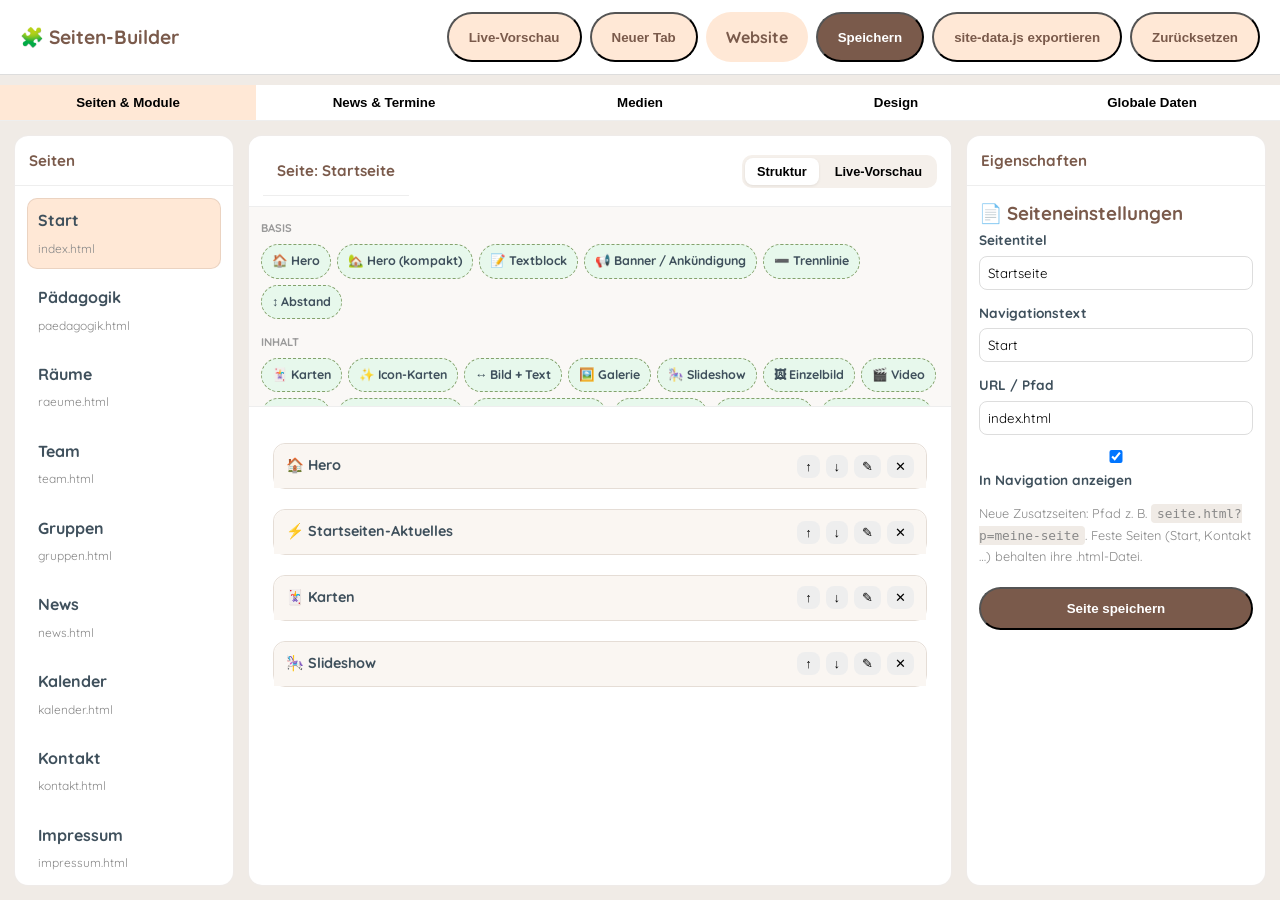
==== admin.html @ 9f8ee5bf "Kindergarten-Website mit Seiten-Builder, Medien-Galerie und Design-System. Vollstaendige Mehrseiten-" ====
<!DOCTYPE html>
<html lang="de">
<head>
    <meta charset="UTF-8">
    <meta name="viewport" content="width=device-width, initial-scale=1.0">
    <title>Seiten-Builder | Kindergarten Webereistraße</title>
    <link href="https://fonts.googleapis.com/css2?family=Quicksand:wght@400;600;700;800&display=swap" rel="stylesheet">
    <link rel="stylesheet" href="assets/styles.css">
    <link rel="stylesheet" href="assets/admin-builder.css">
    <link rel="stylesheet" href="assets/admin-content-hub.css">
    <link rel="stylesheet" href="assets/admin-media-gallery.css">
    <link rel="stylesheet" href="assets/theme-decorations.css">
</head>
<body class="builder-body">
    <header class="builder-header">
        <h1>🧩 Seiten-Builder</h1>
        <div class="builder-actions">
            <button type="button" class="btn soft" id="previewBtn">Live-Vorschau</button>
            <button type="button" class="btn soft" id="previewExternalBtn">Neuer Tab</button>
            <a class="btn soft" href="index.html">Website</a>
            <button type="button" class="btn primary" id="saveBtn">Speichern</button>
            <button type="button" class="btn soft" id="exportBtn">site-data.js exportieren</button>
            <button type="button" class="btn soft" id="resetBtn">Zurücksetzen</button>
        </div>
    </header>

    <div class="admin-status" id="statusMsg"></div>

    <div class="tabs">
        <button type="button" class="active" data-tab="builder">Seiten & Module</button>
        <button type="button" data-tab="content">News & Termine</button>
        <button type="button" data-tab="media">Medien</button>
        <button type="button" data-tab="design">Design</button>
        <button type="button" data-tab="global">Globale Daten</button>
    </div>

    <div id="contentHubPanel" class="builder-panel content-hub-panel" style="display:none"></div>

    <div id="mediaGalleryPanel" class="builder-panel media-gallery-panel" style="display:none"></div>

    <div id="designPanel" class="builder-panel design-panel" style="display:none"></div>

    <div id="globalPanel" class="builder-panel" style="display:none;margin:14px"></div>

    <div class="builder-grid" id="builderMain">
        <aside class="builder-panel">
            <h2>Seiten</h2>
            <div class="builder-panel-body">
                <div id="pagesList"></div>
                <button type="button" class="btn-add" id="addPageBtn" style="width:100%;margin-top:8px">+ Neue Seite</button>
                <button type="button" class="btn-danger" id="deletePageBtn" style="width:100%;margin-top:8px">Seite löschen</button>
            </div>
        </aside>

        <section class="builder-panel builder-center">
            <div class="canvas-toolbar">
                <h2 id="canvasTitle">Seite</h2>
                <div class="view-toggle">
                    <button type="button" class="active" data-view="structure">Struktur</button>
                    <button type="button" data-view="preview">Live-Vorschau</button>
                </div>
            </div>
            <div id="modulePalette" class="palette"></div>
            <div class="builder-panel-body" id="moduleCanvas"></div>
            <div class="builder-panel-body preview-pane" id="livePreview" style="display:none">
                <div class="preview-pane-inner" id="livePreviewInner"></div>
            </div>
        </section>

        <aside class="builder-panel">
            <h2>Eigenschaften</h2>
            <div class="builder-panel-body" id="propertiesPanel"></div>
        </aside>
    </div>

    <div id="moduleInfoModal" class="module-info-modal" hidden aria-hidden="true">
        <div class="module-info-backdrop" data-close-modal></div>
        <div class="module-info-dialog" role="dialog" aria-labelledby="moduleInfoTitle">
            <button type="button" class="module-info-close" data-close-modal aria-label="Schließen">✕</button>
            <header class="module-info-header">
                <span id="moduleInfoIcon"></span>
                <h3 id="moduleInfoTitle"></h3>
            </header>
            <p id="moduleInfoDesc" class="module-info-desc"></p>
            <p id="moduleInfoUsage" class="module-info-usage"></p>
            <ul id="moduleInfoTags" class="module-info-tags"></ul>
            <div class="module-info-preview-wrap">
                <p class="module-info-preview-label">So sieht es aus:</p>
                <div id="moduleInfoPreview" class="module-info-preview"></div>
            </div>
            <p class="module-info-hint">💡 Zum Einfügen: Modul in die Seite <strong>ziehen</strong>.</p>
        </div>
    </div>

    <div id="mediaPickerModal" class="media-picker-modal" hidden aria-hidden="true">
        <div class="media-picker-backdrop" data-close-picker></div>
        <div class="media-picker-dialog" role="dialog" aria-labelledby="mediaPickerTitle">
            <header class="media-picker-head">
                <h3 id="mediaPickerTitle">Medium aus Galerie wählen</h3>
                <button type="button" class="media-picker-close" data-close-picker aria-label="Schließen">✕</button>
            </header>
            <div class="media-picker-body" id="mediaPickerBody"></div>
        </div>
    </div>

    <script src="assets/site-data.js"></script>
    <script src="assets/site-store.js"></script>
    <script src="assets/theme-presets.js"></script>
    <script src="assets/theme-options.js"></script>
    <script src="assets/theme-engine.js"></script>
    <script src="assets/module-registry.js"></script>
    <script src="assets/content-publish.js"></script>
    <script src="assets/carousel.js"></script>
    <script src="assets/kalender-page.js"></script>
    <script src="assets/media-library.js"></script>
    <script src="assets/admin-media-gallery.js"></script>
    <script src="assets/admin-content-hub.js"></script>
    <script src="assets/admin-builder.js"></script>
</body>
</html>
---- assets/styles.css ----
:root {
    --sky: #e9f7ff;
    --mint: #e7f8ec;
    --apricot: #ffe8d6;
    --rose: #ffeef2;
    --wood-100: #f8efe6;
    --wood-300: #e4c8a4;
    --wood-700: #7a5a4b;
    --text: #3f505c;
    --white: #ffffff;
    --accent: #84a26c;
    --page-bg: #fffdfb;
    --font-family: "Quicksand", sans-serif;
    --radius-xl: 28px;
    --radius-lg: 20px;
    --shadow-soft: 0 14px 30px rgba(78, 52, 46, 0.10);
}

* {
    box-sizing: border-box;
    margin: 0;
    padding: 0;
}

html {
    scroll-behavior: smooth;
}

body {
    font-family: var(--font-family);
    color: var(--text);
    line-height: 1.65;
    background:
        radial-gradient(circle at 14% 12%, var(--sky) 0 13%, transparent 13%),
        radial-gradient(circle at 86% 13%, var(--rose) 0 11%, transparent 11%),
        var(--page-bg);
}

.container {
    width: min(1200px, 92%);
    margin: 0 auto;
}

.cloud {
    position: fixed;
    border-radius: 999px;
    pointer-events: none;
    z-index: -1;
    background: rgba(255, 255, 255, 0.85);
    animation: drift 28s linear infinite;
}

.cloud.one {
    top: 13vh;
    left: -240px;
    width: 210px;
    height: 58px;
}

.cloud.two {
    top: 30vh;
    left: -180px;
    width: 160px;
    height: 48px;
    animation-duration: 34s;
    animation-delay: -8s;
}

@keyframes drift {
    from { transform: translateX(0); }
    to { transform: translateX(calc(100vw + 420px)); }
}

@keyframes reveal {
    from { opacity: 0; transform: translateY(18px); }
    to { opacity: 1; transform: translateY(0); }
}

.reveal {
    opacity: 0;
    transform: translateY(18px);
}

.reveal.visible {
    animation: reveal 0.6s ease forwards;
}

.topbar {
    position: sticky;
    top: 0;
    z-index: 20;
    background: rgba(255, 255, 255, 0.9);
    backdrop-filter: blur(8px);
    border-bottom: 1px solid rgba(122, 90, 75, 0.08);
}

.topbar-inner {
    min-height: 76px;
    display: flex;
    justify-content: space-between;
    align-items: center;
    gap: 24px;
}

.brand {
    color: var(--wood-700);
    text-decoration: none;
    font-weight: 800;
}

.brand [data-text="site.brandHighlight"] {
    color: #84a26c;
}

nav ul {
    display: flex;
    list-style: none;
    gap: 10px;
}

nav a {
    text-decoration: none;
    color: var(--text);
    font-weight: 700;
    padding: 10px 14px;
    border-radius: 999px;
    transition: background-color 0.2s ease;
}

nav a:hover,
nav a.active {
    background: var(--apricot);
}

main {
    padding: 56px 0 80px;
}

.hero-grid {
    display: grid;
    grid-template-columns: 1.05fr 1fr;
    align-items: center;
    gap: 34px;
}

h1,
h2,
h3 {
    color: var(--wood-700);
}

h1 {
    font-size: clamp(2rem, 4vw, 3.4rem);
    line-height: 1.1;
}

.badge {
    display: inline-flex;
    padding: 8px 14px;
    background: var(--mint);
    border-radius: 999px;
    color: #567551;
    font-weight: 700;
    font-size: 0.9rem;
    margin-bottom: 16px;
}

.lead {
    font-size: 1.1rem;
    margin-top: 16px;
}

.btn-row {
    display: flex;
    gap: 12px;
    flex-wrap: wrap;
    margin-top: 24px;
}

.btn {
    display: inline-block;
    text-decoration: none;
    border-radius: 999px;
    padding: 12px 20px;
    font-weight: 700;
}

.btn.primary {
    background: var(--wood-700);
    color: var(--white);
}

.btn.soft {
    background: var(--apricot);
    color: var(--wood-700);
}

.frame {
    padding: 10px;
    border-radius: var(--radius-xl);
    background: var(--white);
    box-shadow: var(--shadow-soft);
}

.frame img {
    width: 100%;
    height: 420px;
    object-fit: cover;
    border-radius: 20px;
    display: block;
}

.section {
    margin-top: 74px;
}

.section-header {
    text-align: center;
    margin-bottom: 30px;
}

.cards {
    display: grid;
    grid-template-columns: repeat(auto-fit, minmax(240px, 1fr));
    gap: 18px;
}

.card {
    background: #fff;
    border: 1px solid rgba(122, 90, 75, 0.1);
    border-radius: var(--radius-lg);
    padding: 22px;
}

.card-with-image {
    padding: 0;
    overflow: hidden;
}

.card-image {
    width: 100%;
    height: 160px;
    object-fit: cover;
    display: block;
}

.card-with-image h3,
.card-with-image p {
    padding: 0 18px;
}

.card-with-image h3 {
    margin-top: 14px;
}

.card-with-image p {
    padding-bottom: 18px;
}

.carousel {
    position: relative;
    border-radius: var(--radius-xl);
    overflow: hidden;
    background: #fff;
    box-shadow: var(--shadow-soft);
}

.carousel-track {
    position: relative;
    min-height: 380px;
}

.carousel-slide {
    position: absolute;
    inset: 0;
    opacity: 0;
    transition: opacity 0.5s ease;
}

.carousel-slide.active {
    opacity: 1;
    position: relative;
}

.carousel-slide img {
    width: 100%;
    height: 380px;
    object-fit: cover;
    display: block;
}

.carousel-slide figcaption {
    padding: 10px 16px;
    font-size: 0.9rem;
    color: #6d7b84;
}

.carousel-btn {
    position: absolute;
    top: 50%;
    transform: translateY(-50%);
    border: none;
    background: rgba(255, 255, 255, 0.9);
    color: var(--wood-700);
    width: 40px;
    height: 40px;
    border-radius: 50%;
    font-size: 1.4rem;
    cursor: pointer;
    z-index: 2;
}

.carousel-btn.prev { left: 12px; }
.carousel-btn.next { right: 12px; }

.carousel-dots {
    display: flex;
    justify-content: center;
    gap: 8px;
    padding: 12px;
}

.carousel-dots button {
    width: 10px;
    height: 10px;
    border-radius: 50%;
    border: none;
    background: #ddd;
    cursor: pointer;
}

.carousel-dots button.active {
    background: var(--wood-700);
}

.news-card-link {
    text-decoration: none;
    color: inherit;
    display: block;
}

.news-card-link:hover .news-card {
    transform: translateY(-4px);
    box-shadow: 0 12px 24px rgba(0, 0, 0, 0.1);
}

.read-more {
    display: inline-block;
    margin-top: 8px;
    font-weight: 700;
    color: #3e6e91;
}

.back-link {
    display: inline-block;
    margin-bottom: 20px;
    font-weight: 700;
}

.article-detail time {
    color: #84a26c;
    font-weight: 700;
}

.article-detail h1 {
    margin: 10px 0 20px;
}

.article-body p {
    margin-bottom: 14px;
}

.article-videos {
    margin-top: 24px;
    display: grid;
    gap: 20px;
}

.video-embed iframe {
    width: 100%;
    aspect-ratio: 16 / 9;
    border: none;
    border-radius: 12px;
}

.ablauf-list {
    display: grid;
    gap: 12px;
}

.ablauf-item {
    display: grid;
    grid-template-columns: 80px 1fr;
    gap: 16px;
    background: #fff;
    border-radius: 14px;
    padding: 16px;
    border: 1px solid rgba(122, 90, 75, 0.1);
}

.ablauf-time {
    font-weight: 800;
    color: #84a26c;
}

.leitbild-block {
    margin-bottom: 40px;
}

.split-reverse {
    direction: rtl;
}

.split-reverse > * {
    direction: ltr;
}

.kalender-grid-wrap {
    background: #fff;
    border-radius: var(--radius-lg);
    padding: 20px;
    margin-bottom: 32px;
    border: 1px solid rgba(122, 90, 75, 0.1);
}

.cal-nav {
    display: flex;
    align-items: center;
    justify-content: space-between;
    gap: 12px;
    margin-bottom: 14px;
}

.cal-nav-label, .cal-nav strong {
    font-size: 1.2rem;
    color: var(--wood-700);
}

.cal-nav-btn {
    border: none;
    background: var(--mint);
    color: var(--wood-700);
    width: 42px;
    height: 42px;
    border-radius: 12px;
    font-size: 1.4rem;
    font-weight: 700;
    cursor: pointer;
    line-height: 1;
    transition: background 0.15s;
}

.cal-nav-btn:hover { background: var(--apricot); }

.aktuell-feed { display: grid; gap: 12px; }

.aktuell-item {
    display: grid;
    grid-template-columns: auto 1fr;
    gap: 14px;
    align-items: start;
    padding: 16px 18px;
    background: #fff;
    border-radius: var(--radius-lg);
    border: 1px solid #eee;
    text-decoration: none;
    color: inherit;
    transition: box-shadow 0.15s, border-color 0.15s;
}

.aktuell-item:hover {
    border-color: var(--accent);
    box-shadow: var(--shadow-soft);
}

.aktuell-type {
    font-size: 0.72rem;
    font-weight: 800;
    text-transform: uppercase;
    background: var(--mint);
    color: var(--wood-700);
    padding: 6px 10px;
    border-radius: 999px;
    white-space: nowrap;
}

.aktuell-body time { font-size: 0.8rem; color: #888; display: block; margin-bottom: 4px; }
.aktuell-body h3 { font-size: 1rem; color: var(--wood-700); margin-bottom: 4px; }
.aktuell-body p { font-size: 0.9rem; color: #666; margin-bottom: 6px; }

.cal-weekdays,
.cal-grid {
    display: grid;
    grid-template-columns: repeat(7, 1fr);
    gap: 6px;
}

.cal-weekdays span {
    text-align: center;
    font-weight: 700;
    font-size: 0.85rem;
    color: #84a26c;
}

.cal-cell {
    aspect-ratio: 1;
    display: flex;
    align-items: center;
    justify-content: center;
    border-radius: 10px;
    background: var(--wood-100);
    font-weight: 700;
    position: relative;
    text-decoration: none;
    color: inherit;
}

.cal-cell.has-event {
    background: var(--mint);
    color: #4f6f4d;
    cursor: pointer;
    transition: transform 0.15s ease, box-shadow 0.15s ease;
}

.cal-cell.has-event:hover {
    transform: scale(1.05);
    box-shadow: 0 4px 12px rgba(0, 0, 0, 0.08);
}

.cal-multi {
    position: absolute;
    top: 4px;
    right: 4px;
    font-size: 0.65rem;
    background: var(--wood-700);
    color: #fff;
    width: 16px;
    height: 16px;
    border-radius: 50%;
    display: flex;
    align-items: center;
    justify-content: center;
}

.kalender-event-link {
    text-decoration: none;
    color: inherit;
    display: block;
}

.kalender-event-link:hover .kalender-event {
    transform: translateY(-3px);
    box-shadow: 0 10px 20px rgba(0, 0, 0, 0.08);
}

.kalender-event-link.highlighted .kalender-event {
    border-color: #84a26c;
    box-shadow: 0 0 0 2px var(--mint);
}

.kalender-event {
    transition: transform 0.2s ease, box-shadow 0.2s ease;
}

.event-detail .event-teaser {
    font-size: 1.1rem;
    margin-bottom: 16px;
    color: #546e7a;
}

.event-detail h1 {
    margin: 10px 0 8px;
}

.cal-cell.empty {
    background: transparent;
}

.kalender-events {
    display: grid;
    gap: 14px;
}

.kalender-event {
    display: grid;
    grid-template-columns: 72px 1fr;
    gap: 16px;
    background: #fff;
    border-radius: 16px;
    padding: 16px;
    border: 1px solid rgba(122, 90, 75, 0.1);
}

.kalender-event-date {
    background: var(--apricot);
    border-radius: 12px;
    text-align: center;
    padding: 8px;
}

.kalender-event-date .day {
    display: block;
    font-size: 1.4rem;
    font-weight: 800;
    color: var(--wood-700);
}

.kalender-event-date .month {
    font-size: 0.85rem;
    font-weight: 700;
    color: #84a26c;
}

.kalender-category {
    display: inline-block;
    background: var(--mint);
    color: #4f6f4d;
    font-size: 0.8rem;
    font-weight: 700;
    padding: 4px 10px;
    border-radius: 999px;
    margin-bottom: 6px;
}

.kalender-meta {
    color: #84a26c;
    font-weight: 700;
    font-size: 0.9rem;
    margin-bottom: 6px;
}

.kalender-events-section h2 {
    margin-bottom: 18px;
}

.mod-bg-white { background: #fff; padding: 24px 0; border-radius: 20px; }
.mod-bg-mint { background: var(--mint); padding: 24px 0; border-radius: 20px; }
.mod-bg-wood { background: var(--wood-100); padding: 24px 0; border-radius: 20px; }
.mod-bg-apricot { background: var(--apricot); padding: 24px 0; border-radius: 20px; }
.mod-section, .mod-columns { margin: 20px 0; }
.section-header-inline { text-align: center; margin-bottom: 20px; }
.accordion { display: grid; gap: 10px; }
.accordion-item { background: #fff; border-radius: 12px; padding: 12px 16px; border: 1px solid #eee; }
.accordion-item summary { font-weight: 700; cursor: pointer; color: var(--wood-700); }
.cta-box { text-align: center; background: linear-gradient(135deg, var(--wood-100), var(--mint)); padding: 32px; border-radius: 20px; }
.cta-box h2 { margin-bottom: 10px; }
.cta-box p { margin-bottom: 18px; }
.mod-single-image figure { text-align: center; }
.mod-single-image img { max-width: 100%; border-radius: 16px; }
.mod-single-image figcaption { margin-top: 8px; color: #777; }
#page-root { padding: 56px 0 80px; }

/* Modul-Layout: Breite, Abstand, Skalierung */
.mod-layout { width: 100%; }
.mod-w-full > section { max-width: none; padding-left: 0; padding-right: 0; }
.mod-w-full .container { max-width: none; width: 100%; }
.mod-w-wide .container { max-width: 1280px; }
.mod-w-normal .container { max-width: var(--max-width, 1100px); }
.mod-w-narrow .container { max-width: 760px; }
.mod-py-none { padding-top: 0; padding-bottom: 0; }
.mod-py-small { padding-top: 12px; padding-bottom: 12px; }
.mod-py-normal { padding-top: 28px; padding-bottom: 28px; }
.mod-py-large { padding-top: 48px; padding-bottom: 48px; }
.mod-py-xl { padding-top: 72px; padding-bottom: 72px; }
.mod-scale-small { font-size: 0.92rem; }
.mod-scale-small h1 { font-size: clamp(1.6rem, 3vw, 2.2rem); }
.mod-scale-small h2 { font-size: 1.35rem; }
.mod-scale-normal { font-size: 1rem; }
.mod-scale-large { font-size: 1.08rem; }
.mod-scale-large h1 { font-size: clamp(2.2rem, 4.5vw, 3.2rem); }
.mod-scale-large h2 { font-size: 1.75rem; }
.mod-scale-xl { font-size: 1.15rem; }
.mod-scale-xl h1 { font-size: clamp(2.5rem, 5vw, 3.6rem); }
.mod-scale-xl h2 { font-size: 2rem; }
.cards-cols-2 { grid-template-columns: repeat(2, 1fr); }
.cards-cols-3 { grid-template-columns: repeat(3, 1fr); }
.cards-cols-4 { grid-template-columns: repeat(4, 1fr); }
.gallery-cols-2 { grid-template-columns: repeat(2, 1fr); }
.gallery-cols-3 { grid-template-columns: repeat(3, 1fr); }
.gallery-cols-4 { grid-template-columns: repeat(4, 1fr); }
.mod-img-h-small .frame img, .mod-img-h-small .split img, .mod-img-h-small .carousel img, .mod-img-h-small.mod-single-image img { max-height: 180px; object-fit: cover; }
.mod-img-h-medium .frame img, .mod-img-h-medium .split img, .mod-img-h-medium .carousel img, .mod-img-h-medium.mod-single-image img { max-height: 320px; object-fit: cover; }
.mod-img-h-large .frame img, .mod-img-h-large .split img, .mod-img-h-large .carousel img, .mod-img-h-large.mod-single-image img { max-height: 480px; object-fit: cover; }
.mod-img-h-full .frame img, .mod-img-h-full .split img, .mod-img-h-full .carousel img, .mod-img-h-full.mod-single-image img { max-height: none; }

/* Neue Modulvarianten */
.mod-quote { background: var(--wood-100); border-radius: 20px; padding: 28px 32px; border-left: 5px solid #84a26c; display: flex; flex-direction: column; gap: 12px; max-width: 720px; margin: 0 auto; }
.mod-quote-avatar { width: 64px; height: 64px; border-radius: 50%; object-fit: cover; }
.mod-quote-text { font-size: 1.15rem; font-style: italic; color: var(--wood-700); margin: 0; }
.mod-quote footer { color: #777; font-size: 0.9rem; }
.mod-stats { display: grid; gap: 16px; text-align: center; }
.stats-cols-2 { grid-template-columns: repeat(2, 1fr); }
.stats-cols-3 { grid-template-columns: repeat(3, 1fr); }
.stats-cols-4 { grid-template-columns: repeat(4, 1fr); }
.mod-stat { background: #fff; border-radius: 16px; padding: 20px 16px; border: 1px solid #eee; }
.mod-stat-icon { font-size: 1.8rem; display: block; margin-bottom: 6px; }
.mod-stat-value { display: block; font-size: 2rem; font-weight: 800; color: var(--wood-700); }
.mod-stat-label { color: #777; font-size: 0.9rem; }
.mod-notice { display: flex; gap: 14px; align-items: flex-start; padding: 18px 20px; border-radius: 14px; border: 1px solid #ddd; }
.mod-notice-icon { font-size: 1.5rem; flex-shrink: 0; }
.mod-notice h3 { margin: 0 0 6px; font-size: 1rem; }
.mod-notice p { margin: 0; }
.mod-notice-info { background: #eef6ff; border-color: #b8d4f0; }
.mod-notice-success { background: var(--mint); border-color: #84a26c; }
.mod-notice-warning { background: #fff8e6; border-color: #e8c96a; }
.mod-notice-mint { background: var(--mint); }
.mod-notice-wood { background: var(--wood-100); }
.mod-icon-cards { display: grid; gap: 16px; }
.mod-icon-card { background: #fff; border-radius: 16px; padding: 22px; text-align: center; border: 1px solid #eee; }
.mod-icon-card-emoji { font-size: 2.2rem; display: block; margin-bottom: 10px; }
.mod-icon-card h3 { margin-bottom: 8px; }
.mod-buttons-left .btn-row { justify-content: flex-start; }
.mod-buttons-center .btn-row { justify-content: center; }
.mod-buttons-right .btn-row { justify-content: flex-end; }
.mod-downloads { list-style: none; padding: 0; display: grid; gap: 10px; }
.mod-downloads a { display: flex; align-items: center; gap: 12px; padding: 14px 16px; background: #fff; border-radius: 12px; border: 1px solid #eee; text-decoration: none; color: inherit; transition: background 0.15s; }
.mod-downloads a:hover { background: var(--mint); }
.mod-dl-icon { font-size: 1.4rem; }
.mod-downloads small { display: block; color: #888; font-size: 0.8rem; }
.mod-map iframe { width: 100%; border: 0; border-radius: 16px; }
.mod-map-address { margin-top: 10px; color: #666; font-size: 0.9rem; }
.mod-hours table { width: 100%; border-collapse: collapse; background: #fff; border-radius: 14px; overflow: hidden; }
.mod-hours th, .mod-hours td { padding: 12px 16px; text-align: left; border-bottom: 1px solid #f0ebe6; }
.mod-hours th { font-weight: 700; color: var(--wood-700); width: 45%; }
.mod-hours-note { margin-top: 10px; font-size: 0.85rem; color: #888; }
.mod-partners { display: flex; flex-wrap: wrap; gap: 20px; align-items: center; justify-content: center; }
.mod-partners img { max-height: 56px; max-width: 140px; object-fit: contain; filter: grayscale(20%); opacity: 0.85; }
.mod-partners a:hover img { filter: none; opacity: 1; }
.mod-checklist { list-style: none; padding: 0; display: grid; gap: 10px; }
.mod-checklist li { padding: 12px 16px 12px 40px; background: #fff; border-radius: 12px; position: relative; border: 1px solid #eee; }
.mod-checklist li::before { content: "✓"; position: absolute; left: 14px; color: #84a26c; font-weight: 800; }
.mod-tabs-nav { display: flex; flex-wrap: wrap; gap: 6px; margin-bottom: 16px; border-bottom: 2px solid #eee; padding-bottom: 8px; }
.mod-tabs-nav button { border: none; background: transparent; padding: 8px 16px; border-radius: 10px 10px 0 0; font-weight: 700; cursor: pointer; color: #888; font-family: inherit; }
.mod-tabs-nav button.active { background: var(--mint); color: var(--wood-700); }
.mod-tab-panel { display: none; background: #fff; border-radius: 14px; padding: 20px; border: 1px solid #eee; }
.mod-tab-panel.active { display: block; }
.mod-banner { padding: 16px 0; }
.mod-banner-inner { display: flex; align-items: center; gap: 16px; flex-wrap: wrap; justify-content: center; text-align: center; }
.mod-banner-inner p { margin: 0; font-weight: 700; flex: 1; min-width: 200px; }
.mod-banner-icon { font-size: 1.5rem; }
.mod-banner-mint { background: var(--mint); }
.mod-banner-wood { background: var(--wood-100); }
.mod-banner-apricot { background: var(--apricot); }
.mod-banner-white { background: #fff; border-top: 1px solid #eee; border-bottom: 1px solid #eee; }
.mod-testimonials { display: grid; gap: 16px; }
.testimonials-cols-1 { grid-template-columns: 1fr; }
.testimonials-cols-2 { grid-template-columns: repeat(2, 1fr); }
.testimonials-cols-3 { grid-template-columns: repeat(3, 1fr); }
.mod-testimonial { background: #fff; border-radius: 16px; padding: 20px; border: 1px solid #eee; }
.mod-testimonial-stars { color: #e8b84a; margin-bottom: 8px; letter-spacing: 2px; }
.mod-testimonial footer { margin-top: 10px; color: #888; font-size: 0.85rem; }
.mod-divider { display: flex; align-items: center; gap: 16px; padding: 20px 0; color: #bbb; }
.mod-divider::before, .mod-divider::after { content: ""; flex: 1; border-top: 2px solid #e5ddd6; }
.mod-divider-dots::before, .mod-divider-dots::after { border-top-style: dotted; }
.mod-divider-wave::before, .mod-divider-wave::after { border-top: none; height: 8px; background: url("data:image/svg+xml,%3Csvg xmlns='http://www.w3.org/2000/svg' width='40' height='8' viewBox='0 0 40 8'%3E%3Cpath d='M0 4 Q5 0 10 4 T20 4 T30 4 T40 4' fill='none' stroke='%23d4c4b8' stroke-width='2'/%3E%3C/svg%3E") repeat-x; }
.mod-divider-line::before, .mod-divider-line::after { border-top-style: solid; }
.mod-divider-label { font-size: 0.9rem; color: #999; white-space: nowrap; }
.mod-hero-compact { padding: 48px 0; background-size: cover; background-position: center; border-radius: 0; }
.mod-hero-compact-inner { text-align: center; max-width: 720px; margin: 0 auto; }
.mod-hero-compact h1 { margin-bottom: 10px; }
.mod-pricing { display: grid; gap: 10px; }
.mod-price-item { display: flex; justify-content: space-between; align-items: center; gap: 16px; background: #fff; border-radius: 14px; padding: 16px 20px; border: 1px solid #eee; }
.mod-price-item h3 { margin: 0 0 4px; font-size: 1rem; }
.mod-price-item p { margin: 0; font-size: 0.85rem; color: #888; }
.mod-price-value { font-size: 1.3rem; font-weight: 800; color: var(--wood-700); white-space: nowrap; }
.mod-pricing-note { margin-top: 10px; font-size: 0.8rem; color: #999; }
.mod-timeline { position: relative; padding-left: 28px; border-left: 3px solid var(--mint); display: grid; gap: 24px; }
.mod-timeline-item { position: relative; }
.mod-timeline-item::before { content: ""; position: absolute; left: -35px; top: 4px; width: 12px; height: 12px; background: #84a26c; border-radius: 50%; border: 3px solid #fff; box-shadow: 0 0 0 2px var(--mint); }
.mod-timeline-year { display: inline-block; background: var(--apricot); padding: 4px 12px; border-radius: 999px; font-weight: 800; font-size: 0.85rem; margin-bottom: 6px; }
.mod-timeline-item h3 { margin: 0 0 4px; }

@media (max-width: 768px) {
    .stats-cols-3, .stats-cols-4 { grid-template-columns: repeat(2, 1fr); }
    .testimonials-cols-2, .testimonials-cols-3 { grid-template-columns: 1fr; }
    .mod-price-item { flex-direction: column; align-items: flex-start; }
}

.brand [data-text="site.brandHighlight"], .brand span:last-child { color: var(--accent); }

.gallery {
    display: grid;
    grid-template-columns: repeat(auto-fit, minmax(250px, 1fr));
    gap: 18px;
}

.gallery article {
    background: #fff;
    border-radius: 18px;
    padding: 10px;
    box-shadow: 0 8px 18px rgba(0, 0, 0, 0.07);
}

.gallery img {
    width: 100%;
    height: 220px;
    object-fit: cover;
    border-radius: 12px;
    display: block;
}

.gallery h4 {
    margin: 10px 4px 6px;
}

.split {
    display: grid;
    grid-template-columns: 1fr 1fr;
    gap: 24px;
    align-items: center;
    padding: 18px;
    border-radius: var(--radius-xl);
    background: linear-gradient(135deg, var(--wood-100), var(--mint));
}

.split img {
    width: 100%;
    height: 380px;
    object-fit: cover;
    border-radius: 16px;
}

.contact-grid {
    display: grid;
    grid-template-columns: repeat(auto-fit, minmax(250px, 1fr));
    gap: 18px;
}

.contact-card {
    background: #fff;
    border-radius: 18px;
    border: 1px solid rgba(122, 90, 75, 0.1);
    padding: 20px;
}

a {
    color: #3e6e91;
}

footer {
    padding: 28px 0 36px;
    text-align: center;
    color: #76848c;
    border-top: 1px solid rgba(122, 90, 75, 0.08);
    background: rgba(255, 255, 255, 0.6);
}

.footer-inner {
    display: flex;
    flex-direction: column;
    align-items: center;
    gap: 10px;
}

.footer-links {
    display: flex;
    flex-wrap: wrap;
    justify-content: center;
    gap: 8px 18px;
    margin-bottom: 4px;
}

.footer-links a {
    color: var(--wood-700);
    text-decoration: none;
    font-weight: 700;
    font-size: 0.88rem;
}

.footer-links a:hover {
    color: var(--accent);
    text-decoration: underline;
}

.footer-copyright {
    font-size: 0.9rem;
    margin: 0;
}

.footer-tagline {
    font-size: 0.85rem;
    color: #8a959c;
    margin: 0;
}

.footer-admin {
    margin-top: 4px;
    font-size: 0.85rem;
}

.brand-highlight,
.brand [data-text="site.brandHighlight"],
.brand .brand-highlight {
    color: var(--accent);
}

.brand-logo {
    height: 42px;
    width: auto;
    display: block;
}

.topbar-inner {
    flex-wrap: wrap;
}

.header-cta {
    margin-left: auto;
    white-space: nowrap;
}

.topbar-static {
    position: relative;
    top: auto;
}

.topbar-sticky {
    position: sticky;
    top: 0;
}

@media (max-width: 900px) {
    .header-cta {
        margin-left: 0;
        width: 100%;
        text-align: center;
    }
}

.team-grid {
    display: grid;
    grid-template-columns: repeat(auto-fit, minmax(240px, 1fr));
    gap: 20px;
}

.team-card {
    background: #fff;
    border-radius: var(--radius-lg);
    padding: 24px;
    text-align: center;
    border: 1px solid rgba(122, 90, 75, 0.1);
    box-shadow: 0 8px 18px rgba(0, 0, 0, 0.06);
}

.team-avatar {
    width: 110px;
    height: 110px;
    border-radius: 50%;
    object-fit: cover;
    margin: 0 auto 16px;
    border: 4px solid var(--mint);
    display: block;
}

.team-position {
    color: #84a26c;
    font-weight: 700;
    margin-bottom: 10px;
}

.gruppen-list {
    display: grid;
    gap: 22px;
}

.gruppe-card {
    display: grid;
    grid-template-columns: 280px 1fr;
    gap: 20px;
    background: #fff;
    border-radius: var(--radius-lg);
    overflow: hidden;
    border: 1px solid rgba(122, 90, 75, 0.1);
    box-shadow: 0 8px 18px rgba(0, 0, 0, 0.06);
}

.gruppe-card img {
    width: 100%;
    height: 100%;
    min-height: 200px;
    object-fit: cover;
}

.gruppe-body {
    padding: 22px 22px 22px 0;
}

.gruppe-meta {
    color: #84a26c;
    font-weight: 700;
    margin: 6px 0 12px;
}

.gruppe-team {
    margin-top: 20px;
    padding-top: 18px;
    border-top: 1px solid rgba(122, 90, 75, 0.12);
}

.gruppe-team h4 {
    font-size: 1rem;
    margin-bottom: 12px;
    color: var(--wood-700);
}

.gruppe-team-list {
    display: grid;
    gap: 12px;
}

.gruppe-team-member {
    display: grid;
    grid-template-columns: 64px 1fr;
    gap: 12px;
    align-items: start;
    background: var(--wood-100);
    border-radius: 14px;
    padding: 12px;
}

.gruppe-team-member img {
    width: 64px;
    height: 64px;
    border-radius: 50%;
    object-fit: cover;
    border: 3px solid var(--mint);
}

.gruppe-team-member strong {
    display: block;
    color: var(--wood-700);
}

.gruppe-team-member span {
    display: block;
    font-size: 0.9rem;
    font-weight: 700;
    color: #84a26c;
    margin: 2px 0 6px;
}

.gruppe-team-member p {
    font-size: 0.92rem;
    margin: 0;
}

.news-list {
    display: grid;
    gap: 20px;
}

.news-card {
    display: grid;
    grid-template-columns: 220px 1fr;
    gap: 18px;
    background: #fff;
    border-radius: var(--radius-lg);
    overflow: hidden;
    border: 1px solid rgba(122, 90, 75, 0.1);
    box-shadow: 0 8px 18px rgba(0, 0, 0, 0.06);
    transition: transform 0.2s ease, box-shadow 0.2s ease;
}

.news-card img {
    width: 100%;
    height: 100%;
    min-height: 160px;
    object-fit: cover;
}

.news-body {
    padding: 20px 20px 20px 0;
}

.news-body time {
    display: inline-block;
    font-size: 0.9rem;
    font-weight: 700;
    color: #84a26c;
    margin-bottom: 8px;
}

.news-body h3 {
    margin-bottom: 8px;
}

@media (max-width: 920px) {
    .hero-grid,
    .split {
        grid-template-columns: 1fr;
    }

    .frame img {
        height: 320px;
    }

    .gruppe-card,
    .news-card {
        grid-template-columns: 1fr;
    }

    .carousel-slide img {
        height: 260px;
    }

    .carousel-track {
        min-height: 260px;
    }
}

@media (max-width: 760px) {
    .topbar-inner {
        flex-direction: column;
        justify-content: center;
        padding: 12px 0;
    }

    nav ul {
        flex-wrap: wrap;
        justify-content: center;
    }
}
---- assets/admin-builder.css ----
/* Fixiertes Builder-Layout: nur Inhaltsbereiche scrollen */
.builder-body {
    background: #f0ebe6;
    height: 100vh;
    overflow: hidden;
    display: flex;
    flex-direction: column;
}

.builder-header {
    background: #fff;
    border-bottom: 1px solid #ddd;
    padding: 12px 20px;
    display: flex;
    justify-content: space-between;
    align-items: center;
    flex-wrap: wrap;
    gap: 12px;
    flex-shrink: 0;
}

.builder-header h1 { font-size: 1.2rem; color: var(--wood-700); }
.builder-actions { display: flex; gap: 8px; flex-wrap: wrap; }

.builder-body > .admin-status { flex-shrink: 0; margin: 10px 14px 0; }

.tabs {
    display: flex;
    border-bottom: 1px solid #eee;
    flex-shrink: 0;
    background: #fff;
}

.tabs button { flex: 1; border: none; background: transparent; padding: 10px; font-weight: 700; cursor: pointer; }
.tabs button.active { background: var(--apricot); }

#globalPanel {
    flex: 1;
    min-height: 0;
    overflow-y: auto;
    margin: 14px !important;
}

.builder-grid {
    display: grid;
    grid-template-columns: 220px 1fr 300px;
    gap: 14px;
    padding: 14px;
    flex: 1;
    min-height: 0;
    overflow: hidden;
}

.builder-center {
    min-width: 0;
    min-height: 0;
    display: flex;
    flex-direction: column;
}

.canvas-toolbar {
    display: flex;
    justify-content: space-between;
    align-items: center;
    padding: 10px 14px;
    border-bottom: 1px solid #eee;
    gap: 10px;
    flex-wrap: wrap;
    flex-shrink: 0;
    background: #fff;
}

.canvas-toolbar h2 { font-size: 0.95rem; color: var(--wood-700); border: none; padding: 0; margin: 0; }

.view-toggle { display: flex; gap: 4px; background: #f5f0eb; border-radius: 10px; padding: 3px; }
.view-toggle button { border: none; background: transparent; padding: 6px 12px; border-radius: 8px; font-weight: 700; font-size: 0.8rem; cursor: pointer; }
.view-toggle button.active { background: #fff; box-shadow: 0 1px 3px rgba(0,0,0,0.08); }

.palette {
    display: flex;
    flex-direction: column;
    gap: 10px;
    padding: 12px;
    border-bottom: 1px solid #eee;
    background: #faf8f6;
    max-height: 200px;
    overflow-y: auto;
    flex-shrink: 0;
}

.palette-group { display: flex; flex-wrap: wrap; gap: 6px; align-items: center; }
.palette-group-label { font-size: 0.7rem; font-weight: 800; text-transform: uppercase; color: #999; width: 100%; margin-top: 4px; }
.palette-group:first-child .palette-group-label { margin-top: 0; }
.palette-chip { padding: 6px 10px; border-radius: 999px; background: var(--mint); border: 1px dashed #84a26c; cursor: pointer; font-size: 0.78rem; font-weight: 700; user-select: none; white-space: nowrap; }
.palette-chip:active { cursor: grabbing; }

/* Modul-Info-Fenster */
.module-info-modal {
    position: fixed;
    inset: 0;
    z-index: 10000;
    display: flex;
    align-items: center;
    justify-content: center;
    padding: 20px;
}

.module-info-modal[hidden] { display: none !important; }

body.modal-open { overflow: hidden; }

.module-info-backdrop {
    position: absolute;
    inset: 0;
    background: rgba(40, 30, 25, 0.45);
    backdrop-filter: blur(2px);
}

.module-info-dialog {
    position: relative;
    background: #fff;
    border-radius: 18px;
    width: min(520px, 100%);
    max-height: min(90vh, 720px);
    overflow-y: auto;
    padding: 22px 22px 18px;
    box-shadow: 0 20px 50px rgba(0, 0, 0, 0.2);
    animation: modal-in 0.2s ease;
}

@keyframes modal-in {
    from { opacity: 0; transform: scale(0.96) translateY(8px); }
    to { opacity: 1; transform: scale(1) translateY(0); }
}

.module-info-close {
    position: absolute;
    top: 12px;
    right: 12px;
    border: none;
    background: #f0ebe6;
    width: 32px;
    height: 32px;
    border-radius: 50%;
    cursor: pointer;
    font-size: 1rem;
    line-height: 1;
}

.module-info-close:hover { background: #e5ddd6; }

.module-info-header {
    display: flex;
    align-items: center;
    gap: 10px;
    margin-bottom: 12px;
    padding-right: 36px;
}

.module-info-header span { font-size: 1.6rem; }
.module-info-header h3 { font-size: 1.15rem; color: var(--wood-700); margin: 0; }

.module-info-desc {
    font-size: 0.95rem;
    color: var(--text);
    margin-bottom: 8px;
    line-height: 1.5;
}

.module-info-usage {
    font-size: 0.85rem;
    color: #777;
    margin-bottom: 12px;
    line-height: 1.45;
}

.module-info-tags {
    list-style: none;
    display: flex;
    flex-wrap: wrap;
    gap: 6px;
    margin-bottom: 14px;
    padding: 0;
}

.module-info-tags li {
    font-size: 0.72rem;
    font-weight: 700;
    background: var(--mint);
    color: var(--wood-700);
    padding: 4px 10px;
    border-radius: 999px;
}

.module-info-preview-wrap {
    border: 1px solid #eee;
    border-radius: 14px;
    overflow: hidden;
    background: #faf8f6;
    margin-bottom: 12px;
}

.module-info-preview-label {
    font-size: 0.75rem;
    font-weight: 700;
    color: #999;
    padding: 8px 12px;
    background: #fff;
    border-bottom: 1px solid #eee;
    margin: 0;
}

.module-info-preview {
    padding: 12px;
    max-height: 280px;
    overflow-y: auto;
    overflow-x: hidden;
    transform-origin: top center;
    font-size: 0.85rem;
}

.module-info-preview .container { width: 100%; padding: 0; }
.module-info-preview .hero-grid { grid-template-columns: 1fr; gap: 12px; }
.module-info-preview .frame img { height: 140px; }
.module-info-preview h1 { font-size: 1.2rem !important; }
.module-info-preview h2 { font-size: 1rem !important; }
.module-info-preview .btn { padding: 6px 12px; font-size: 0.75rem; }
.module-info-preview .cards { grid-template-columns: 1fr !important; gap: 8px; }
.module-info-preview .mod-stats { grid-template-columns: repeat(2, 1fr) !important; }

.module-info-hint {
    font-size: 0.8rem;
    color: #888;
    text-align: center;
    margin: 0;
}

/* Struktur-Canvas: eigener Scroll */
#moduleCanvas {
    flex: 1;
    min-height: 0;
    overflow-y: auto;
    overflow-x: hidden;
}

/* Live-Vorschau: nur dieser Bereich scrollt */
.preview-pane {
    flex: 1;
    min-height: 0;
    overflow-y: auto;
    overflow-x: hidden;
    -webkit-overflow-scrolling: touch;
    background: #faf8f6;
    padding: 0 !important;
}

.preview-pane-inner {
    min-height: 100%;
    padding: 16px 12px 40px;
}

.builder-preview-active .preview-pane {
    background: #fff;
}

.preview-pane .mod-layout { outline: 1px dashed transparent; transition: outline 0.15s; position: relative; }
.preview-pane .mod-layout:hover { outline-color: rgba(132,162,108,0.5); }
.preview-pane .preview-selected { outline: 2px solid #84a26c !important; background: rgba(231,248,236,0.25); }
.preview-pane .preview-module-active { z-index: 2; }

.preview-module-chrome {
    position: absolute;
    top: 8px;
    right: 8px;
    left: 8px;
    display: flex;
    align-items: center;
    gap: 6px;
    padding: 6px 8px;
    background: rgba(255, 255, 255, 0.95);
    border: 1px solid #84a26c;
    border-radius: 10px;
    box-shadow: 0 4px 16px rgba(0, 0, 0, 0.08);
    z-index: 5;
}

.preview-module-label {
    font-size: 0.78rem;
    font-weight: 800;
    color: var(--wood-700);
    margin-right: auto;
    white-space: nowrap;
    overflow: hidden;
    text-overflow: ellipsis;
}

.preview-module-chrome button {
    border: none;
    background: #f0ebe6;
    width: 28px;
    height: 28px;
    border-radius: 8px;
    cursor: pointer;
    font-size: 0.85rem;
    flex-shrink: 0;
}

.preview-module-chrome button:hover { background: var(--mint); }

.preview-inline-edit {
    outline: 1px dashed transparent;
    border-radius: 4px;
    transition: outline-color 0.15s, background 0.15s;
    cursor: text !important;
}

.preview-inline-edit:hover,
.preview-inline-edit:focus {
    outline-color: #84a26c;
    background: rgba(255, 255, 255, 0.65);
}

.preview-editable-image {
    cursor: pointer !important;
    outline: 2px solid transparent;
    transition: outline-color 0.15s;
}

.preview-editable-image:hover,
.preview-editable-image.drag-over {
    outline-color: #84a26c;
    box-shadow: 0 0 0 4px rgba(132, 162, 108, 0.2);
}

.preview-editable-image-bg {
    cursor: pointer !important;
}

.preview-editable-image-bg.drag-over {
    outline: 3px dashed #84a26c;
    outline-offset: -6px;
}

.preview-props-hint {
    font-size: 0.8rem;
    color: #666;
    background: #f5faf6;
    border: 1px solid #cfe8d4;
    border-radius: 10px;
    padding: 8px 10px;
    margin-bottom: 10px;
    line-height: 1.45;
}

.builder-preview-active .builder-center .canvas-toolbar .view-toggle button[data-view="preview"] {
    box-shadow: inset 0 0 0 2px #84a26c;
}

.builder-panel {
    background: #fff;
    border-radius: 14px;
    border: 1px solid rgba(122,90,75,0.12);
    overflow: hidden;
    display: flex;
    flex-direction: column;
    min-height: 0;
}

.builder-panel h2 {
    font-size: 0.95rem;
    padding: 12px 14px;
    border-bottom: 1px solid #eee;
    color: var(--wood-700);
    flex-shrink: 0;
}

.builder-panel-body {
    padding: 12px;
    overflow-y: auto;
    overflow-x: hidden;
    flex: 1;
    min-height: 0;
}

.builder-preview-active .builder-panel aside .builder-panel-body,
.builder-preview-active .builder-panel:not(.builder-center) .builder-panel-body {
    overflow-y: auto;
}

.item-drop-slot { height: 6px; margin: 2px 0; border-radius: 4px; transition: height 0.15s, background 0.15s; }
.item-drop-slot.drag-over { height: 28px; background: var(--mint); outline: 1px dashed #84a26c; }
.drag-handle { cursor: grab; user-select: none; color: #888; }
.drag-handle:active { cursor: grabbing; }
.props-layout { margin-top: 14px; padding-top: 12px; border-top: 1px solid #eee; }
.props-layout h4, .props-items h4 { font-size: 0.85rem; margin-bottom: 8px; color: var(--wood-700); }
.props-items h4 small { font-weight: 400; color: #999; }

.page-item { display: flex; align-items: center; gap: 6px; padding: 8px 10px; border-radius: 10px; cursor: pointer; margin-bottom: 6px; border: 1px solid transparent; }
.page-item:hover, .page-item.active { background: var(--apricot); border-color: rgba(122,90,75,0.15); }
.page-item small { color: #888; font-size: 0.75rem; }

.canvas-list { min-height: 200px; padding: 12px; }
.canvas-module { border: 1px solid #e5ddd6; border-radius: 12px; margin-bottom: 10px; background: #fffdfb; }
.canvas-module.selected { border-color: #84a26c; box-shadow: 0 0 0 2px var(--mint); }
.drop-slot { height: 8px; margin: 2px 0; border-radius: 6px; transition: height 0.15s, background 0.15s; }
.drop-slot.drag-over, .canvas-empty.drag-over { height: 36px; background: var(--mint); outline: 2px dashed #84a26c; }
.canvas-module-head { display: flex; justify-content: space-between; align-items: center; padding: 10px 12px; cursor: grab; background: #faf6f2; border-radius: 12px 12px 0 0; }
.canvas-module-head span { font-weight: 700; font-size: 0.9rem; }
.canvas-module-actions { display: flex; gap: 6px; }
.canvas-module-actions button { border: none; background: #eee; border-radius: 8px; padding: 4px 8px; cursor: pointer; font-size: 0.8rem; }
.canvas-children { padding: 10px; min-height: 50px; border-top: 1px dashed #e5ddd6; margin: 0 8px 8px; border-radius: 8px; background: rgba(231,248,236,0.3); }
.drop-zone.drag-over { background: var(--mint); outline: 2px dashed #84a26c; }
.canvas-empty { text-align: center; color: #999; padding: 40px 20px; border: 2px dashed #ddd; border-radius: 12px; }
.props-field { margin-bottom: 12px; }
.props-field label { display: block; font-weight: 700; font-size: 0.85rem; margin-bottom: 4px; }
.props-field input, .props-field textarea, .props-field select { width: 100%; padding: 8px; border: 1px solid #ddd; border-radius: 8px; font-family: inherit; }
.props-field textarea { min-height: 70px; }
.props-items { margin-top: 16px; border-top: 1px solid #eee; padding-top: 12px; }
.props-item { background: #faf8f6; border-radius: 10px; padding: 10px; margin-bottom: 10px; border: 1px solid #eee; }
.props-item-head { display: flex; justify-content: space-between; margin-bottom: 8px; font-weight: 700; font-size: 0.85rem; }
.global-section { margin-bottom: 16px; background: #fff; border-radius: 12px; padding: 12px 16px; border: 1px solid #eee; }
.global-section summary { cursor: pointer; list-style: none; }
.global-section summary::-webkit-details-marker { display: none; }
.global-section h3 { font-size: 0.95rem; display: inline; }
.global-grid { display: grid; gap: 12px; max-width: 900px; }
.global-item { background: #faf8f6; border-radius: 10px; padding: 12px; margin-bottom: 10px; border: 1px solid #eee; }
.global-item-head { display: flex; justify-content: space-between; align-items: center; margin-bottom: 8px; font-weight: 700; }
.global-item-head button { border: none; background: #f3d4d4; border-radius: 8px; padding: 4px 8px; cursor: pointer; }
.btn-add { margin-top: 8px; padding: 8px 14px; border: 1px dashed #84a26c; background: var(--mint); border-radius: 10px; cursor: pointer; font-weight: 700; width: 100%; }
.field-hint { font-size: 0.8rem; color: #888; margin: 8px 0; }
.field-hint code { background: #f0ebe6; padding: 2px 6px; border-radius: 4px; }

@media (max-width: 1100px) {
    .builder-grid { grid-template-columns: 1fr; overflow-y: auto; }
    .builder-body { height: auto; min-height: 100vh; overflow: auto; }
    .preview-pane { max-height: 70vh; }
    .design-layout { grid-template-columns: 1fr !important; }
}

/* Design-Tab */
.design-panel {
    flex: 1;
    min-height: 0;
    overflow-y: auto;
    margin: 14px !important;
    padding: 20px;
}

.design-layout {
    display: grid;
    grid-template-columns: 1fr 340px;
    gap: 24px;
    align-items: start;
}

.design-main h2 { font-size: 1.1rem; color: var(--wood-700); margin-bottom: 8px; }

.design-presets {
    display: grid;
    grid-template-columns: repeat(auto-fill, minmax(200px, 1fr));
    gap: 12px;
    margin: 16px 0;
}

.design-preset-card {
    text-align: left;
    padding: 14px;
    border: 2px solid #eee;
    border-radius: 14px;
    background: #fff;
    cursor: pointer;
    transition: border-color 0.15s, box-shadow 0.15s;
    font-family: inherit;
}

.design-preset-card:hover { border-color: #c5d9b8; }
.design-preset-card.active { border-color: var(--accent, #84a26c); box-shadow: 0 0 0 3px var(--mint); }

.design-preset-swatches {
    display: flex;
    gap: 4px;
    margin-bottom: 10px;
}

.design-preset-swatches span {
    flex: 1;
    height: 28px;
    border-radius: 6px;
    border: 1px solid rgba(0,0,0,0.06);
}

.design-preset-card strong { display: block; font-size: 0.9rem; margin-bottom: 4px; color: var(--wood-700); }
.design-preset-card small { font-size: 0.75rem; color: #888; line-height: 1.4; }

.design-custom { margin-top: 20px; border-top: 1px solid #eee; padding-top: 16px; }
.design-custom summary { cursor: pointer; list-style: none; margin-bottom: 12px; }
.design-custom summary::-webkit-details-marker { display: none; }
.design-custom h3 { display: inline; font-size: 0.95rem; }

.design-custom-grid {
    display: grid;
    grid-template-columns: repeat(auto-fill, minmax(140px, 1fr));
    gap: 10px;
    margin-bottom: 16px;
}

.design-custom-grid .props-field input[type="color"] {
    width: 100%;
    height: 36px;
    padding: 2px;
    cursor: pointer;
}

.design-options { display: flex; flex-wrap: wrap; gap: 16px; margin-bottom: 16px; }

.design-preview-aside {
    position: sticky;
    top: 0;
}

.design-preview-aside h3 {
    font-size: 0.9rem;
    margin-bottom: 10px;
    color: var(--wood-700);
}

.design-sample {
    position: relative;
    border-radius: var(--radius-lg, 20px);
    overflow: hidden;
    border: 1px solid #eee;
    min-height: 380px;
}

.design-sample-bg {
    position: absolute;
    inset: 0;
    background:
        radial-gradient(circle at 14% 12%, var(--sky) 0 18%, transparent 18%),
        radial-gradient(circle at 86% 13%, var(--rose) 0 14%, transparent 14%),
        var(--page-bg);
    z-index: 0;
}

.design-sample-content {
    position: relative;
    z-index: 1;
    padding: 24px 20px;
}

.design-sample-content h2 {
    font-size: 1.3rem;
    color: var(--wood-700);
    margin: 8px 0;
}

.design-sample-content .lead { font-size: 0.85rem; margin-bottom: 12px; }

.design-sample-cards {
    display: grid;
    grid-template-columns: 1fr 1fr;
    gap: 8px;
    margin-top: 16px;
}

.design-sample-cards .card {
    background: #fff;
    border-radius: var(--radius-lg, 12px);
    padding: 12px;
    border: 1px solid #eee;
    font-size: 0.8rem;
}

.design-sample-cards .card h4 { font-size: 0.85rem; color: var(--wood-700); margin-bottom: 4px; }
---- assets/admin-content-hub.css ----
.content-hub-panel {
    flex: 1;
    min-height: 0;
    overflow: hidden;
    margin: 14px !important;
    display: flex;
    flex-direction: column;
}

.content-hub-toolbar {
    display: flex;
    justify-content: space-between;
    align-items: center;
    padding: 14px 18px;
    border-bottom: 1px solid #eee;
    flex-shrink: 0;
    gap: 12px;
    flex-wrap: wrap;
}

.content-hub-toolbar h2 { font-size: 1.05rem; color: var(--wood-700); margin: 0; }

.content-hub-subtabs {
    display: flex;
    gap: 4px;
    background: #f5f0eb;
    border-radius: 10px;
    padding: 3px;
}

.content-hub-subtabs button {
    border: none;
    background: transparent;
    padding: 7px 14px;
    border-radius: 8px;
    font-weight: 700;
    font-size: 0.82rem;
    cursor: pointer;
    font-family: inherit;
}

.content-hub-subtabs button.active { background: #fff; box-shadow: 0 1px 3px rgba(0,0,0,0.08); }

.content-hub-body {
    flex: 1;
    min-height: 0;
    overflow: hidden;
    display: grid;
    grid-template-columns: 1fr 360px;
}

.content-hub-list {
    overflow-y: auto;
    padding: 14px;
    border-right: 1px solid #eee;
}

.content-hub-editor {
    overflow-y: auto;
    padding: 16px;
    background: #faf8f6;
}

.content-hub-cards { display: grid; gap: 10px; }

.content-hub-card {
    display: grid;
    grid-template-columns: 72px 1fr auto;
    gap: 12px;
    align-items: center;
    padding: 12px;
    border: 2px solid #eee;
    border-radius: 14px;
    background: #fff;
    cursor: pointer;
    text-align: left;
    width: 100%;
    font-family: inherit;
    transition: border-color 0.15s;
}

.content-hub-card:hover { border-color: #c5d9b8; }
.content-hub-card.active { border-color: var(--accent, #84a26c); background: rgba(231,248,236,0.35); }

.content-hub-card img {
    width: 72px;
    height: 54px;
    object-fit: cover;
    border-radius: 10px;
    background: var(--mint);
}

.content-hub-card-thumb {
    width: 72px;
    height: 54px;
    border-radius: 10px;
    background: var(--mint);
    display: flex;
    align-items: center;
    justify-content: center;
    font-size: 1.4rem;
}

.content-hub-card h4 { font-size: 0.9rem; margin: 0 0 4px; color: var(--wood-700); }
.content-hub-card small { font-size: 0.75rem; color: #888; display: block; }

.content-hub-badge {
    font-size: 0.68rem;
    font-weight: 800;
    padding: 4px 8px;
    border-radius: 999px;
    white-space: nowrap;
}

.content-hub-badge.live { background: var(--mint); color: #2d5a3d; }
.content-hub-badge.scheduled { background: #fff3cd; color: #856404; }
.content-hub-badge.home { background: var(--apricot); color: var(--wood-700); }

.content-hub-empty {
    text-align: center;
    color: #999;
    padding: 40px 20px;
    border: 2px dashed #ddd;
    border-radius: 14px;
}

.content-hub-editor h3 { font-size: 0.95rem; margin-bottom: 12px; color: var(--wood-700); }
.content-hub-editor .props-field { margin-bottom: 10px; }
.content-hub-editor .props-field label { font-size: 0.8rem; }
.content-hub-editor input, .content-hub-editor textarea, .content-hub-editor select {
    width: 100%; padding: 8px; border: 1px solid #ddd; border-radius: 8px; font-family: inherit;
}
.content-hub-editor textarea { min-height: 80px; }

.content-hub-actions { display: flex; gap: 8px; margin-top: 14px; flex-wrap: wrap; }
.content-hub-actions .btn { flex: 1; min-width: 100px; text-align: center; }

/* Admin-Kalender */
.hub-cal-wrap { margin-bottom: 16px; }
.hub-cal-nav {
    display: flex;
    align-items: center;
    justify-content: space-between;
    margin-bottom: 10px;
    gap: 8px;
}
.hub-cal-nav button {
    border: none;
    background: var(--mint);
    width: 36px;
    height: 36px;
    border-radius: 10px;
    font-size: 1.2rem;
    cursor: pointer;
    font-weight: 700;
    color: var(--wood-700);
}
.hub-cal-nav strong { font-size: 0.95rem; color: var(--wood-700); }
.hub-cal-grid .cal-grid { gap: 4px; }
.hub-cal-grid .cal-cell { min-height: 36px; font-size: 0.8rem; padding: 4px; }
.hub-cal-grid .cal-weekdays span { font-size: 0.7rem; }
.hub-cal-grid .cal-cell.has-event { cursor: pointer; }
.hub-cal-grid .cal-cell.selected-day { outline: 2px solid var(--accent, #84a26c); }

@media (max-width: 900px) {
    .content-hub-body { grid-template-columns: 1fr; }
    .content-hub-list { border-right: none; border-bottom: 1px solid #eee; max-height: 45vh; }
}
---- assets/admin-media-gallery.css ----
/* Medien-Galerie */
.media-gallery-panel {
    margin: 14px;
    min-height: calc(100vh - 160px);
}

.media-gallery {
    display: grid;
    grid-template-columns: 220px 1fr 280px;
    gap: 14px;
    min-height: 70vh;
}

.media-sidebar,
.media-main,
.media-detail {
    background: #fff;
    border-radius: 16px;
    border: 1px solid rgba(122, 90, 75, 0.12);
    overflow: hidden;
}

.media-sidebar-head,
.media-toolbar {
    display: flex;
    align-items: center;
    justify-content: space-between;
    gap: 10px;
    padding: 12px 14px;
    border-bottom: 1px solid #eee;
    background: #faf8f6;
}

.media-sidebar-head h2,
.media-detail h3 {
    font-size: 0.95rem;
    color: var(--wood-700);
    margin: 0;
}

.media-folder-tree {
    padding: 8px;
    max-height: calc(100vh - 220px);
    overflow-y: auto;
}

.media-folder-btn {
    display: flex;
    align-items: center;
    gap: 8px;
    width: 100%;
    border: none;
    background: transparent;
    text-align: left;
    padding: 8px 12px;
    border-radius: 10px;
    cursor: pointer;
    font-size: 0.85rem;
    color: var(--text);
}

.media-folder-btn small {
    margin-left: auto;
    color: #999;
    font-size: 0.72rem;
}

.media-folder-btn:hover,
.media-folder-btn.active,
.media-folder-btn.drag-over {
    background: var(--mint);
}

.media-folder-icon { font-size: 1rem; }

.media-breadcrumb {
    display: flex;
    align-items: center;
    flex-wrap: wrap;
    gap: 4px;
    font-size: 0.82rem;
}

.media-crumb {
    border: none;
    background: transparent;
    color: var(--wood-700);
    font-weight: 700;
    cursor: pointer;
    padding: 4px 6px;
    border-radius: 6px;
}

.media-crumb:hover,
.media-crumb.active { background: var(--mint); }

.media-toolbar-actions {
    display: flex;
    align-items: center;
    gap: 8px;
    flex-wrap: wrap;
}

.media-search {
    border: 1px solid #ddd;
    border-radius: 10px;
    padding: 7px 12px;
    font-size: 0.85rem;
    min-width: 140px;
}

.media-view-toggle {
    display: flex;
    border: 1px solid #ddd;
    border-radius: 10px;
    overflow: hidden;
}

.media-view-toggle button {
    border: none;
    background: #fff;
    padding: 7px 10px;
    cursor: pointer;
    font-size: 0.9rem;
}

.media-view-toggle button.active {
    background: var(--mint);
    color: var(--wood-700);
}

.media-upload-btn {
    cursor: pointer;
    margin: 0;
}

.media-dropzone {
    position: relative;
    min-height: 400px;
    padding: 14px;
}

.media-dropzone.drag-active {
    background: rgba(168, 213, 186, 0.15);
    outline: 2px dashed var(--accent);
    outline-offset: -8px;
}

.media-dropzone-hint {
    display: none;
    position: absolute;
    inset: 0;
    align-items: center;
    justify-content: center;
    font-weight: 700;
    color: var(--wood-700);
    pointer-events: none;
    z-index: 2;
}

.media-dropzone.drag-active .media-dropzone-hint { display: flex; }

.media-items.media-view-grid {
    display: grid;
    grid-template-columns: repeat(auto-fill, minmax(120px, 1fr));
    gap: 12px;
}

.media-items.media-view-large {
    display: grid;
    grid-template-columns: repeat(auto-fill, minmax(180px, 1fr));
    gap: 14px;
}

.media-items.media-view-list {
    display: flex;
    flex-direction: column;
    gap: 6px;
}

.media-item-tile {
    border: 2px solid transparent;
    border-radius: 12px;
    overflow: hidden;
    background: #fff;
    cursor: grab;
    transition: border-color 0.15s, box-shadow 0.15s;
}

.media-item-tile img {
    width: 100%;
    aspect-ratio: 1;
    object-fit: cover;
    display: block;
}

.media-item-tile .media-item-meta {
    padding: 6px 8px;
    font-size: 0.72rem;
    white-space: nowrap;
    overflow: hidden;
    text-overflow: ellipsis;
}

.media-item-tile:hover,
.media-item-tile.active {
    border-color: var(--accent);
    box-shadow: var(--shadow-soft);
}

.media-item-list {
    display: grid;
    grid-template-columns: 48px 1fr auto;
    gap: 10px;
    align-items: center;
    padding: 8px 10px;
    border-radius: 10px;
    border: 1px solid #eee;
    cursor: grab;
}

.media-item-list img {
    width: 48px;
    height: 48px;
    object-fit: cover;
    border-radius: 8px;
}

.media-item-list.active { border-color: var(--accent); background: #faf8f6; }

.media-item-use {
    border: none;
    background: #f0ebe6;
    border-radius: 8px;
    padding: 6px 8px;
    cursor: pointer;
}

.media-empty {
    grid-column: 1 / -1;
    text-align: center;
    color: #888;
    padding: 40px 20px;
}

.media-detail {
    padding: 14px;
    overflow-y: auto;
}

.media-detail-empty {
    color: #999;
    font-size: 0.9rem;
    padding: 20px 0;
}

.media-detail-preview {
    margin-bottom: 12px;
    border-radius: 12px;
    overflow: hidden;
    background: #f5f0eb;
}

.media-detail-preview img {
    width: 100%;
    max-height: 180px;
    object-fit: contain;
    display: block;
}

.media-detail-actions {
    display: flex;
    flex-wrap: wrap;
    gap: 8px;
    margin-top: 12px;
}

/* Bildfeld in Eigenschaften */
.media-field {
    display: grid;
    grid-template-columns: 64px 1fr;
    gap: 10px;
    align-items: start;
    padding: 8px;
    border: 1px dashed #ddd;
    border-radius: 12px;
    transition: border-color 0.15s, background 0.15s;
}

.media-field.drag-over {
    border-color: var(--accent);
    background: rgba(168, 213, 186, 0.12);
}

.media-field-preview {
    width: 64px;
    height: 64px;
    border-radius: 10px;
    overflow: hidden;
    background: #f0ebe6;
    display: flex;
    align-items: center;
    justify-content: center;
}

.media-field-thumb {
    width: 100%;
    height: 100%;
    object-fit: cover;
}

.media-field-placeholder { font-size: 1.4rem; opacity: 0.5; }

.media-field-inputs input[type="text"] {
    width: 100%;
    margin-bottom: 6px;
}

.media-field-actions {
    display: flex;
    gap: 6px;
}

.media-field-actions .btn { padding: 5px 10px; font-size: 0.78rem; }

/* Picker-Modal */
.media-picker-modal {
    position: fixed;
    inset: 0;
    z-index: 11000;
    display: flex;
    align-items: center;
    justify-content: center;
    padding: 20px;
}

.media-picker-modal[hidden] { display: none !important; }

.media-picker-backdrop {
    position: absolute;
    inset: 0;
    background: rgba(40, 30, 25, 0.45);
}

.media-picker-dialog {
    position: relative;
    background: #fff;
    border-radius: 18px;
    width: min(720px, 100%);
    max-height: 85vh;
    display: flex;
    flex-direction: column;
    box-shadow: 0 20px 50px rgba(0, 0, 0, 0.2);
}

.media-picker-head {
    display: flex;
    align-items: center;
    justify-content: space-between;
    padding: 16px 18px;
    border-bottom: 1px solid #eee;
}

.media-picker-head h3 { margin: 0; font-size: 1rem; }

.media-picker-close {
    border: none;
    background: #f0ebe6;
    width: 32px;
    height: 32px;
    border-radius: 50%;
    cursor: pointer;
}

.media-picker-body {
    padding: 14px;
    overflow-y: auto;
}

.media-picker-toolbar {
    display: flex;
    justify-content: space-between;
    gap: 10px;
    margin-bottom: 12px;
    flex-wrap: wrap;
}

.media-picker-grid {
    display: grid;
    grid-template-columns: repeat(auto-fill, minmax(110px, 1fr));
    gap: 10px;
}

.media-picker-item {
    border: 2px solid transparent;
    border-radius: 12px;
    overflow: hidden;
    background: #faf8f6;
    cursor: pointer;
    padding: 0;
    text-align: left;
}

.media-picker-item img {
    width: 100%;
    aspect-ratio: 1;
    object-fit: cover;
    display: block;
}

.media-picker-item span {
    display: block;
    padding: 6px 8px;
    font-size: 0.72rem;
    white-space: nowrap;
    overflow: hidden;
    text-overflow: ellipsis;
}

.media-picker-item:hover { border-color: var(--accent); }

@media (max-width: 1100px) {
    .media-gallery { grid-template-columns: 1fr; }
    .media-detail { order: 3; }
}
---- assets/theme-decorations.css ----
/* Theme-Dekorationen & Scroll-Animationen */

.kg-deco-wrap {
    position: fixed;
    inset: 0;
    pointer-events: none;
    z-index: -1;
    overflow: hidden;
}

/* Wolken */
.deco-cloud {
    position: absolute;
    border-radius: 999px;
    background: rgba(255, 255, 255, 0.82);
    animation: deco-drift 32s linear infinite;
}

.deco-cloud.c1 { top: 12vh; left: -220px; width: 200px; height: 54px; }
.deco-cloud.c2 { top: 28vh; left: -160px; width: 150px; height: 44px; animation-duration: 38s; animation-delay: -10s; }
.deco-cloud.c3 { top: 48vh; left: -190px; width: 170px; height: 48px; animation-duration: 42s; animation-delay: -20s; }

@keyframes deco-drift {
    from { transform: translateX(0); }
    to { transform: translateX(calc(100vw + 400px)); }
}

/* Blasen */
.deco-bubble {
    position: absolute;
    bottom: -40px;
    border-radius: 50%;
    border: 2px solid rgba(255, 255, 255, 0.65);
    background: radial-gradient(circle at 30% 30%, rgba(255, 255, 255, 0.55), rgba(255, 255, 255, 0.08));
    animation: deco-rise linear infinite;
}

.deco-bubble.b1 { left: 5%; width: 22px; height: 22px; animation-duration: 14s; }
.deco-bubble.b2 { left: 12%; width: 14px; height: 14px; animation-duration: 11s; animation-delay: -3s; }
.deco-bubble.b3 { left: 20%; width: 28px; height: 28px; animation-duration: 16s; animation-delay: -6s; }
.deco-bubble.b4 { left: 30%; width: 18px; height: 18px; animation-duration: 12s; animation-delay: -2s; }
.deco-bubble.b5 { left: 42%; width: 24px; height: 24px; animation-duration: 15s; animation-delay: -8s; }
.deco-bubble.b6 { left: 55%; width: 16px; height: 16px; animation-duration: 10s; animation-delay: -4s; }
.deco-bubble.b7 { left: 65%; width: 30px; height: 30px; animation-duration: 17s; animation-delay: -11s; }
.deco-bubble.b8 { left: 74%; width: 20px; height: 20px; animation-duration: 13s; animation-delay: -5s; }
.deco-bubble.b9 { left: 82%; width: 12px; height: 12px; animation-duration: 9s; animation-delay: -1s; }
.deco-bubble.b10 { left: 90%; width: 26px; height: 26px; animation-duration: 16s; animation-delay: -9s; }
.deco-bubble.b11 { left: 48%; width: 15px; height: 15px; animation-duration: 11s; animation-delay: -7s; }
.deco-bubble.b12 { left: 36%; width: 19px; height: 19px; animation-duration: 12s; animation-delay: -12s; }
.deco-bubble.b13 { left: 8%; width: 10px; height: 10px; animation-duration: 8s; animation-delay: -6s; }
.deco-bubble.b14 { left: 95%; width: 17px; height: 17px; animation-duration: 14s; animation-delay: -3s; }

@keyframes deco-rise {
    0% { transform: translateY(0) translateX(0); opacity: 0; }
    10% { opacity: 0.7; }
    90% { opacity: 0.5; }
    100% { transform: translateY(-110vh) translateX(20px); opacity: 0; }
}

/* Sterne */
.deco-star {
    position: absolute;
    color: var(--accent);
    opacity: 0.45;
    animation: deco-twinkle 3s ease-in-out infinite;
    font-size: 0.9rem;
}

.deco-star.s1 { top: 8%; left: 10%; animation-delay: 0s; }
.deco-star.s2 { top: 14%; left: 25%; animation-delay: -0.5s; font-size: 0.7rem; }
.deco-star.s3 { top: 6%; left: 42%; animation-delay: -1s; }
.deco-star.s4 { top: 18%; left: 58%; animation-delay: -1.5s; font-size: 1.1rem; }
.deco-star.s5 { top: 10%; left: 72%; animation-delay: -2s; }
.deco-star.s6 { top: 22%; left: 88%; animation-delay: -0.8s; font-size: 0.75rem; }
.deco-star.s7 { top: 32%; left: 15%; animation-delay: -2.2s; }
.deco-star.s8 { top: 28%; left: 35%; animation-delay: -1.2s; font-size: 0.65rem; }
.deco-star.s9 { top: 35%; left: 52%; animation-delay: -2.8s; }
.deco-star.s10 { top: 30%; left: 68%; animation-delay: -0.3s; }
.deco-star.s11 { top: 40%; left: 82%; animation-delay: -1.8s; font-size: 1rem; }
.deco-star.s12 { top: 45%; left: 5%; animation-delay: -2.5s; font-size: 0.6rem; }
.deco-star.s13 { top: 50%; left: 22%; animation-delay: -0.6s; }
.deco-star.s14 { top: 48%; left: 46%; animation-delay: -3s; font-size: 0.8rem; }
.deco-star.s15 { top: 52%; left: 63%; animation-delay: -1.4s; }
.deco-star.s16 { top: 55%; left: 78%; animation-delay: -2.1s; font-size: 0.7rem; }
.deco-star.s17 { top: 60%; left: 12%; animation-delay: -0.9s; }
.deco-star.s18 { top: 58%; left: 92%; animation-delay: -2.6s; }

@keyframes deco-twinkle {
    0%, 100% { opacity: 0.25; transform: scale(1); }
    50% { opacity: 0.85; transform: scale(1.15); }
}

/* Blätter */
.deco-leaf {
    position: absolute;
    top: -40px;
    font-size: 1.2rem;
    opacity: 0.55;
    animation: deco-fall linear infinite;
}

.deco-leaf.l1 { left: 8%; animation-duration: 16s; }
.deco-leaf.l2 { left: 18%; animation-duration: 13s; animation-delay: -4s; font-size: 1rem; }
.deco-leaf.l3 { left: 28%; animation-duration: 18s; animation-delay: -8s; }
.deco-leaf.l4 { left: 38%; animation-duration: 14s; animation-delay: -2s; font-size: 0.9rem; }
.deco-leaf.l5 { left: 48%; animation-duration: 17s; animation-delay: -6s; }
.deco-leaf.l6 { left: 58%; animation-duration: 15s; animation-delay: -10s; font-size: 1.1rem; }
.deco-leaf.l7 { left: 68%; animation-duration: 19s; animation-delay: -3s; }
.deco-leaf.l8 { left: 78%; animation-duration: 12s; animation-delay: -7s; font-size: 0.85rem; }
.deco-leaf.l9 { left: 88%; animation-duration: 16s; animation-delay: -11s; }
.deco-leaf.l10 { left: 95%; animation-duration: 14s; animation-delay: -5s; }
.deco-leaf.l11 { left: 33%; animation-duration: 20s; animation-delay: -9s; font-size: 1rem; }
.deco-leaf.l12 { left: 72%; animation-duration: 13s; animation-delay: -1s; font-size: 0.95rem; }

@keyframes deco-fall {
    0% { transform: translateY(0) rotate(0deg); opacity: 0; }
    10% { opacity: 0.6; }
    100% { transform: translateY(110vh) rotate(280deg); opacity: 0.2; }
}

/* Punkte */
.deco-dots-grid {
    position: absolute;
    inset: 0;
    background-image: radial-gradient(circle, color-mix(in srgb, var(--accent) 18%, transparent) 1.5px, transparent 1.5px);
    background-size: 28px 28px;
    opacity: 0.55;
    mask-image: linear-gradient(to bottom, rgba(0,0,0,0.7), transparent 85%);
}

/* Sonnenstrahlen */
.deco-sun-core {
    position: absolute;
    top: -80px;
    right: -40px;
    width: 220px;
    height: 220px;
    border-radius: 50%;
    background: radial-gradient(circle, color-mix(in srgb, var(--apricot) 70%, #fff) 0%, transparent 70%);
    opacity: 0.55;
}

.deco-sun-rays {
    position: absolute;
    top: -120px;
    right: -100px;
    width: 320px;
    height: 320px;
    background: conic-gradient(from 0deg, transparent 0deg, color-mix(in srgb, var(--apricot) 25%, transparent) 15deg, transparent 30deg);
    opacity: 0.35;
    animation: deco-sun-spin 60s linear infinite;
}

@keyframes deco-sun-spin {
    to { transform: rotate(360deg); }
}

/* Wellen */
.deco-wave {
    position: absolute;
    left: 0;
    right: 0;
    bottom: 0;
    height: 120px;
    opacity: 0.35;
    background: color-mix(in srgb, var(--accent) 30%, transparent);
    border-radius: 50% 50% 0 0 / 100% 100% 0 0;
}

.deco-wave.w1 { height: 90px; animation: deco-wave 8s ease-in-out infinite; }
.deco-wave.w2 { height: 70px; bottom: 10px; opacity: 0.22; animation: deco-wave 10s ease-in-out infinite reverse; animation-delay: -3s; }
.deco-wave.w3 { height: 50px; bottom: 20px; opacity: 0.15; animation: deco-wave 12s ease-in-out infinite; animation-delay: -5s; }

@keyframes deco-wave {
    0%, 100% { transform: translateX(-2%) scaleX(1.02); }
    50% { transform: translateX(2%) scaleX(0.98); }
}

/* Legacy-Wolken ausblenden wenn neues System aktiv */
body.kg-theme-ready .cloud { display: none !important; }

/* Scroll-Animationen */
body[data-page-anim="none"] .reveal.visible { animation: none !important; opacity: 1 !important; transform: none !important; }

body[data-page-anim="fade-up"] .reveal.visible { animation: kg-anim-fade-up 0.65s ease forwards; }
body[data-page-anim="fade-in"] .reveal.visible { animation: kg-anim-fade-in 0.7s ease forwards; }
body[data-page-anim="slide-in"] .reveal.visible { animation: kg-anim-slide-in 0.65s ease forwards; }
body[data-page-anim="scale-in"] .reveal.visible { animation: kg-anim-scale-in 0.6s ease forwards; }
body[data-page-anim="bounce-in"] .reveal.visible { animation: kg-anim-bounce-in 0.75s cubic-bezier(0.34, 1.4, 0.64, 1) forwards; }

@keyframes kg-anim-fade-up {
    from { opacity: 0; transform: translateY(22px); }
    to { opacity: 1; transform: translateY(0); }
}

@keyframes kg-anim-fade-in {
    from { opacity: 0; }
    to { opacity: 1; }
}

@keyframes kg-anim-slide-in {
    from { opacity: 0; transform: translateX(-28px); }
    to { opacity: 1; transform: translateX(0); }
}

@keyframes kg-anim-scale-in {
    from { opacity: 0; transform: scale(0.94); }
    to { opacity: 1; transform: scale(1); }
}

@keyframes kg-anim-bounce-in {
    0% { opacity: 0; transform: translateY(18px) scale(0.96); }
    60% { opacity: 1; transform: translateY(-4px) scale(1.01); }
    100% { opacity: 1; transform: translateY(0) scale(1); }
}

/* Design-Vorschau im Admin */
.design-sample-deco {
    position: absolute;
    inset: 0;
    overflow: hidden;
    border-radius: inherit;
    pointer-events: none;
    z-index: 0;
}

.design-sample-deco .deco-star,
.design-sample-deco .deco-bubble,
.design-sample-deco .deco-leaf,
.design-sample-deco .deco-cloud { transform: scale(0.7); }

.design-sample-content { position: relative; z-index: 1; }

.design-option-grid {
    display: grid;
    grid-template-columns: repeat(auto-fill, minmax(130px, 1fr));
    gap: 10px;
    margin: 12px 0;
}

.design-option-card {
    border: 2px solid #e8e0d8;
    border-radius: 12px;
    padding: 12px 10px;
    background: #fff;
    cursor: pointer;
    text-align: center;
    transition: border-color 0.15s, box-shadow 0.15s;
}

.design-option-card:hover { border-color: #c5d9b8; }
.design-option-card.active { border-color: var(--accent, #84a26c); box-shadow: 0 0 0 3px var(--mint, #e7f8ec); }

.design-option-card .design-option-icon { font-size: 1.5rem; display: block; margin-bottom: 6px; }
.design-option-card strong { font-size: 0.82rem; display: block; color: var(--wood-700, #7a5a4b); }
.design-option-card small { font-size: 0.68rem; color: #888; line-height: 1.35; display: block; margin-top: 4px; }

.design-category-tabs {
    display: flex;
    flex-wrap: wrap;
    gap: 8px;
    margin-bottom: 12px;
}

.design-category-tabs button {
    border: 1px solid #ddd;
    background: #fff;
    border-radius: 999px;
    padding: 6px 14px;
    font-size: 0.8rem;
    font-weight: 700;
    cursor: pointer;
}

.design-category-tabs button.active {
    background: var(--mint, #e7f8ec);
    border-color: var(--accent, #84a26c);
    color: var(--wood-700, #7a5a4b);
}
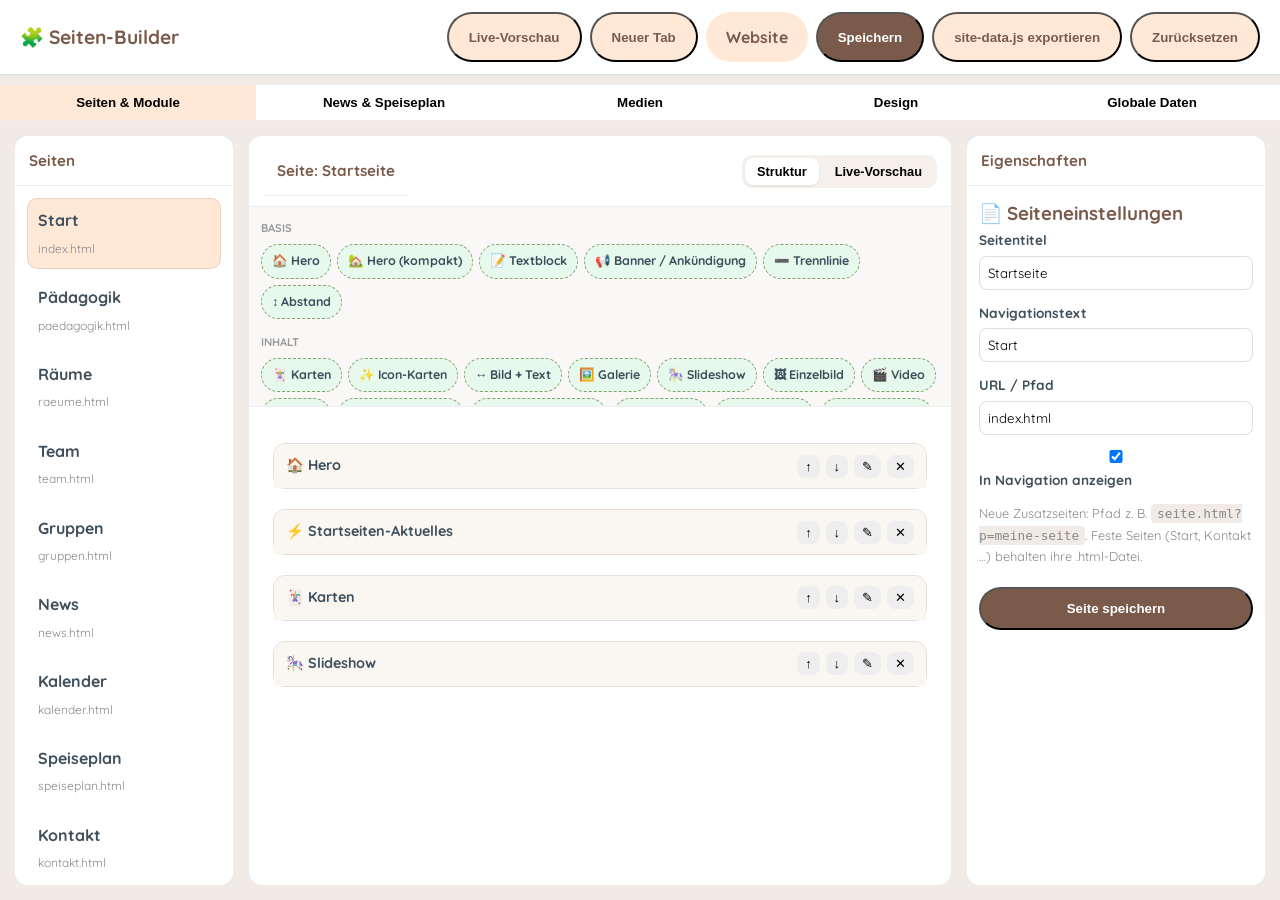
==== commit 5d5f22c3: "Speiseplan-Modul und oesterreichische Rechtstexte ergaenzen. Wochen- und 14-Tage-Ansicht mit Vorplan" ====
--- a/admin.html
+++ b/admin.html
@@ -28,7 +28,7 @@
 
     <div class="tabs">
         <button type="button" class="active" data-tab="builder">Seiten & Module</button>
-        <button type="button" data-tab="content">News & Termine</button>
+        <button type="button" data-tab="content">News & Speiseplan</button>
         <button type="button" data-tab="media">Medien</button>
         <button type="button" data-tab="design">Design</button>
         <button type="button" data-tab="global">Globale Daten</button>
@@ -104,6 +104,7 @@
     </div>
 
     <script src="assets/site-data.js"></script>
+    <script src="assets/legal-content-at.js"></script>
     <script src="assets/site-store.js"></script>
     <script src="assets/theme-presets.js"></script>
     <script src="assets/theme-options.js"></script>
@@ -112,6 +113,7 @@
     <script src="assets/content-publish.js"></script>
     <script src="assets/carousel.js"></script>
     <script src="assets/kalender-page.js"></script>
+    <script src="assets/speiseplan-page.js"></script>
     <script src="assets/media-library.js"></script>
     <script src="assets/admin-media-gallery.js"></script>
     <script src="assets/admin-content-hub.js"></script>
--- a/assets/styles.css
+++ b/assets/styles.css
@@ -78,7 +78,7 @@
 
 .reveal {
     opacity: 0;
-    transform: translateY(18px);
+    transform: translateY(var(--kg-anim-distance, 18px));
 }
 
 .reveal.visible {
@@ -631,6 +631,160 @@
 
 .kalender-events-section h2 {
     margin-bottom: 18px;
+}
+
+/* Speiseplan */
+.speiseplan-toolbar {
+    display: flex;
+    flex-wrap: wrap;
+    align-items: center;
+    justify-content: space-between;
+    gap: 16px;
+    margin-bottom: 20px;
+}
+
+.speiseplan-view-toggle {
+    display: inline-flex;
+    background: var(--wood-100);
+    border-radius: 999px;
+    padding: 4px;
+    gap: 4px;
+}
+
+.speiseplan-view-btn {
+    border: none;
+    background: transparent;
+    padding: 8px 16px;
+    border-radius: 999px;
+    font-weight: 700;
+    color: var(--wood-700);
+    cursor: pointer;
+    font-family: inherit;
+}
+
+.speiseplan-view-btn.active {
+    background: #fff;
+    box-shadow: 0 2px 8px rgba(0, 0, 0, 0.08);
+}
+
+.speiseplan-plan-nav,
+.speiseplan-week-nav {
+    display: flex;
+    align-items: center;
+    gap: 12px;
+}
+
+.speiseplan-plan-meta {
+    text-align: center;
+    min-width: 180px;
+}
+
+.speiseplan-plan-meta strong {
+    display: block;
+    color: var(--wood-800);
+}
+
+.speiseplan-plan-meta small {
+    color: #777;
+}
+
+.speiseplan-nav-btn {
+    width: 36px;
+    height: 36px;
+    border: 1px solid #e8e0d8;
+    border-radius: 50%;
+    background: #fff;
+    font-size: 1.2rem;
+    cursor: pointer;
+    color: var(--wood-700);
+    font-family: inherit;
+}
+
+.speiseplan-nav-btn:disabled {
+    opacity: 0.35;
+    cursor: not-allowed;
+}
+
+.speiseplan-table-wrap {
+    overflow-x: auto;
+    border-radius: 16px;
+    border: 1px solid #eee;
+    background: #fff;
+}
+
+.speiseplan-table {
+    width: 100%;
+    border-collapse: collapse;
+    min-width: 640px;
+}
+
+.speiseplan-table th,
+.speiseplan-table td {
+    padding: 12px 14px;
+    border-bottom: 1px solid #f0ebe6;
+    vertical-align: top;
+    text-align: left;
+}
+
+.speiseplan-corner {
+    width: 110px;
+    background: var(--wood-50, #faf7f4);
+}
+
+.speiseplan-meal-label {
+    font-weight: 700;
+    color: var(--wood-700);
+    background: var(--wood-50, #faf7f4);
+    white-space: nowrap;
+}
+
+.speiseplan-day-head {
+    text-align: center;
+    background: var(--mint);
+}
+
+.speiseplan-day-head.speiseplan-today {
+    background: linear-gradient(180deg, var(--apricot), var(--mint));
+}
+
+.speiseplan-weekday {
+    display: block;
+    font-weight: 800;
+    color: var(--wood-800);
+    text-transform: capitalize;
+}
+
+.speiseplan-date {
+    display: block;
+    font-size: 0.85rem;
+    color: #666;
+}
+
+.speiseplan-table td.speiseplan-today {
+    background: rgba(255, 230, 200, 0.25);
+}
+
+.speiseplan-empty-cell {
+    color: #bbb;
+}
+
+.speiseplan-empty {
+    text-align: center;
+    color: #777;
+    padding: 24px;
+    background: var(--wood-100);
+    border-radius: 12px;
+}
+
+@media (max-width: 720px) {
+    .speiseplan-toolbar {
+        flex-direction: column;
+        align-items: stretch;
+    }
+
+    .speiseplan-plan-nav {
+        justify-content: center;
+    }
 }
 
 .mod-bg-white { background: #fff; padding: 24px 0; border-radius: 20px; }
@@ -883,6 +1037,13 @@
     margin: 0;
 }
 
+.footer-legal {
+    font-size: 0.78rem;
+    color: #9aa3a9;
+    margin: 0;
+    max-width: 52ch;
+}
+
 .footer-admin {
     margin-top: 4px;
     font-size: 0.85rem;
--- a/assets/admin-builder.css
+++ b/assets/admin-builder.css
@@ -395,7 +395,30 @@
 .props-layout h4, .props-items h4 { font-size: 0.85rem; margin-bottom: 8px; color: var(--wood-700); }
 .props-items h4 small { font-weight: 400; color: #999; }
 
+.text-body h3.text-section-title {
+    font-size: 1.05rem;
+    color: var(--wood-700);
+    margin: 18px 0 8px;
+}
+
+.text-body h4.text-section-subtitle {
+    font-size: 0.95rem;
+    color: var(--wood-700);
+    margin: 14px 0 6px;
+}
+
+.text-body ul.text-list {
+    margin: 8px 0 14px 1.2rem;
+    padding: 0;
+}
+
+.text-body ul.text-list li {
+    margin-bottom: 6px;
+}
+
 .page-item { display: flex; align-items: center; gap: 6px; padding: 8px 10px; border-radius: 10px; cursor: pointer; margin-bottom: 6px; border: 1px solid transparent; }
+.page-legal-badge { margin-right: 4px; }
+.page-item-legal { border-left: 3px solid #c5d9b8; }
 .page-item:hover, .page-item.active { background: var(--apricot); border-color: rgba(122,90,75,0.15); }
 .page-item small { color: #888; font-size: 0.75rem; }
 
--- a/assets/admin-content-hub.css
+++ b/assets/admin-content-hub.css
@@ -162,6 +162,50 @@
 .hub-cal-grid .cal-cell.has-event { cursor: pointer; }
 .hub-cal-grid .cal-cell.selected-day { outline: 2px solid var(--accent, #84a26c); }
 
+.hub-speiseplan-table-wrap {
+    overflow-x: auto;
+    margin: 16px 0;
+    border: 1px solid #eee;
+    border-radius: 12px;
+}
+
+.hub-speiseplan-table {
+    width: 100%;
+    border-collapse: collapse;
+    min-width: 720px;
+    font-size: 0.88rem;
+}
+
+.hub-speiseplan-table th,
+.hub-speiseplan-table td {
+    padding: 8px;
+    border-bottom: 1px solid #f0f0f0;
+    vertical-align: middle;
+}
+
+.hub-speiseplan-table thead th {
+    background: var(--wood-100);
+    text-align: left;
+    font-size: 0.8rem;
+}
+
+.hub-sp-day-label {
+    white-space: nowrap;
+    font-weight: 700;
+    color: var(--wood-700);
+    background: #fafafa;
+    min-width: 120px;
+}
+
+.hub-speiseplan-table input {
+    width: 100%;
+    padding: 6px 8px;
+    border: 1px solid #ddd;
+    border-radius: 6px;
+    font-family: inherit;
+    font-size: 0.85rem;
+}
+
 @media (max-width: 900px) {
     .content-hub-body { grid-template-columns: 1fr; }
     .content-hub-list { border-right: none; border-bottom: 1px solid #eee; max-height: 45vh; }
--- a/assets/theme-decorations.css
+++ b/assets/theme-decorations.css
@@ -13,12 +13,13 @@
     position: absolute;
     border-radius: 999px;
     background: rgba(255, 255, 255, 0.82);
-    animation: deco-drift 32s linear infinite;
+    animation: deco-drift calc(32s / var(--kg-deco-speed, 1)) linear infinite;
+    opacity: var(--kg-deco-opacity, 1);
 }
 
 .deco-cloud.c1 { top: 12vh; left: -220px; width: 200px; height: 54px; }
-.deco-cloud.c2 { top: 28vh; left: -160px; width: 150px; height: 44px; animation-duration: 38s; animation-delay: -10s; }
-.deco-cloud.c3 { top: 48vh; left: -190px; width: 170px; height: 48px; animation-duration: 42s; animation-delay: -20s; }
+.deco-cloud.c2 { top: 28vh; left: -160px; width: 150px; height: 44px; animation-duration: calc(38s / var(--kg-deco-speed, 1)); animation-delay: -10s; }
+.deco-cloud.c3 { top: 48vh; left: -190px; width: 170px; height: 48px; animation-duration: calc(42s / var(--kg-deco-speed, 1)); animation-delay: -20s; }
 
 @keyframes deco-drift {
     from { transform: translateX(0); }
@@ -33,22 +34,23 @@
     border: 2px solid rgba(255, 255, 255, 0.65);
     background: radial-gradient(circle at 30% 30%, rgba(255, 255, 255, 0.55), rgba(255, 255, 255, 0.08));
     animation: deco-rise linear infinite;
-}
-
-.deco-bubble.b1 { left: 5%; width: 22px; height: 22px; animation-duration: 14s; }
-.deco-bubble.b2 { left: 12%; width: 14px; height: 14px; animation-duration: 11s; animation-delay: -3s; }
-.deco-bubble.b3 { left: 20%; width: 28px; height: 28px; animation-duration: 16s; animation-delay: -6s; }
-.deco-bubble.b4 { left: 30%; width: 18px; height: 18px; animation-duration: 12s; animation-delay: -2s; }
-.deco-bubble.b5 { left: 42%; width: 24px; height: 24px; animation-duration: 15s; animation-delay: -8s; }
-.deco-bubble.b6 { left: 55%; width: 16px; height: 16px; animation-duration: 10s; animation-delay: -4s; }
-.deco-bubble.b7 { left: 65%; width: 30px; height: 30px; animation-duration: 17s; animation-delay: -11s; }
-.deco-bubble.b8 { left: 74%; width: 20px; height: 20px; animation-duration: 13s; animation-delay: -5s; }
-.deco-bubble.b9 { left: 82%; width: 12px; height: 12px; animation-duration: 9s; animation-delay: -1s; }
-.deco-bubble.b10 { left: 90%; width: 26px; height: 26px; animation-duration: 16s; animation-delay: -9s; }
-.deco-bubble.b11 { left: 48%; width: 15px; height: 15px; animation-duration: 11s; animation-delay: -7s; }
-.deco-bubble.b12 { left: 36%; width: 19px; height: 19px; animation-duration: 12s; animation-delay: -12s; }
-.deco-bubble.b13 { left: 8%; width: 10px; height: 10px; animation-duration: 8s; animation-delay: -6s; }
-.deco-bubble.b14 { left: 95%; width: 17px; height: 17px; animation-duration: 14s; animation-delay: -3s; }
+    opacity: var(--kg-deco-opacity, 0.7);
+}
+
+.deco-bubble.b1 { left: 5%; width: 22px; height: 22px; animation-duration: calc(14s / var(--kg-deco-speed, 1)); }
+.deco-bubble.b2 { left: 12%; width: 14px; height: 14px; animation-duration: calc(11s / var(--kg-deco-speed, 1)); animation-delay: -3s; }
+.deco-bubble.b3 { left: 20%; width: 28px; height: 28px; animation-duration: calc(16s / var(--kg-deco-speed, 1)); animation-delay: -6s; }
+.deco-bubble.b4 { left: 30%; width: 18px; height: 18px; animation-duration: calc(12s / var(--kg-deco-speed, 1)); animation-delay: -2s; }
+.deco-bubble.b5 { left: 42%; width: 24px; height: 24px; animation-duration: calc(15s / var(--kg-deco-speed, 1)); animation-delay: -8s; }
+.deco-bubble.b6 { left: 55%; width: 16px; height: 16px; animation-duration: calc(10s / var(--kg-deco-speed, 1)); animation-delay: -4s; }
+.deco-bubble.b7 { left: 65%; width: 30px; height: 30px; animation-duration: calc(17s / var(--kg-deco-speed, 1)); animation-delay: -11s; }
+.deco-bubble.b8 { left: 74%; width: 20px; height: 20px; animation-duration: calc(13s / var(--kg-deco-speed, 1)); animation-delay: -5s; }
+.deco-bubble.b9 { left: 82%; width: 12px; height: 12px; animation-duration: calc(9s / var(--kg-deco-speed, 1)); animation-delay: -1s; }
+.deco-bubble.b10 { left: 90%; width: 26px; height: 26px; animation-duration: calc(16s / var(--kg-deco-speed, 1)); animation-delay: -9s; }
+.deco-bubble.b11 { left: 48%; width: 15px; height: 15px; animation-duration: calc(11s / var(--kg-deco-speed, 1)); animation-delay: -7s; }
+.deco-bubble.b12 { left: 36%; width: 19px; height: 19px; animation-duration: calc(12s / var(--kg-deco-speed, 1)); animation-delay: -12s; }
+.deco-bubble.b13 { left: 8%; width: 10px; height: 10px; animation-duration: calc(8s / var(--kg-deco-speed, 1)); animation-delay: -6s; }
+.deco-bubble.b14 { left: 95%; width: 17px; height: 17px; animation-duration: calc(14s / var(--kg-deco-speed, 1)); animation-delay: -3s; }
 
 @keyframes deco-rise {
     0% { transform: translateY(0) translateX(0); opacity: 0; }
@@ -61,8 +63,8 @@
 .deco-star {
     position: absolute;
     color: var(--accent);
-    opacity: 0.45;
-    animation: deco-twinkle 3s ease-in-out infinite;
+    opacity: calc(0.25 + var(--kg-deco-opacity, 0.7) * 0.75);
+    animation: deco-twinkle calc(3s / var(--kg-deco-speed, 1)) ease-in-out infinite;
     font-size: 0.9rem;
 }
 
@@ -95,22 +97,22 @@
     position: absolute;
     top: -40px;
     font-size: 1.2rem;
-    opacity: 0.55;
+    opacity: var(--kg-deco-opacity, 0.55);
     animation: deco-fall linear infinite;
 }
 
-.deco-leaf.l1 { left: 8%; animation-duration: 16s; }
-.deco-leaf.l2 { left: 18%; animation-duration: 13s; animation-delay: -4s; font-size: 1rem; }
-.deco-leaf.l3 { left: 28%; animation-duration: 18s; animation-delay: -8s; }
-.deco-leaf.l4 { left: 38%; animation-duration: 14s; animation-delay: -2s; font-size: 0.9rem; }
-.deco-leaf.l5 { left: 48%; animation-duration: 17s; animation-delay: -6s; }
-.deco-leaf.l6 { left: 58%; animation-duration: 15s; animation-delay: -10s; font-size: 1.1rem; }
-.deco-leaf.l7 { left: 68%; animation-duration: 19s; animation-delay: -3s; }
-.deco-leaf.l8 { left: 78%; animation-duration: 12s; animation-delay: -7s; font-size: 0.85rem; }
-.deco-leaf.l9 { left: 88%; animation-duration: 16s; animation-delay: -11s; }
-.deco-leaf.l10 { left: 95%; animation-duration: 14s; animation-delay: -5s; }
-.deco-leaf.l11 { left: 33%; animation-duration: 20s; animation-delay: -9s; font-size: 1rem; }
-.deco-leaf.l12 { left: 72%; animation-duration: 13s; animation-delay: -1s; font-size: 0.95rem; }
+.deco-leaf.l1 { left: 8%; animation-duration: calc(16s / var(--kg-deco-speed, 1)); }
+.deco-leaf.l2 { left: 18%; animation-duration: calc(13s / var(--kg-deco-speed, 1)); animation-delay: -4s; font-size: 1rem; }
+.deco-leaf.l3 { left: 28%; animation-duration: calc(18s / var(--kg-deco-speed, 1)); animation-delay: -8s; }
+.deco-leaf.l4 { left: 38%; animation-duration: calc(14s / var(--kg-deco-speed, 1)); animation-delay: -2s; font-size: 0.9rem; }
+.deco-leaf.l5 { left: 48%; animation-duration: calc(17s / var(--kg-deco-speed, 1)); animation-delay: -6s; }
+.deco-leaf.l6 { left: 58%; animation-duration: calc(15s / var(--kg-deco-speed, 1)); animation-delay: -10s; font-size: 1.1rem; }
+.deco-leaf.l7 { left: 68%; animation-duration: calc(19s / var(--kg-deco-speed, 1)); animation-delay: -3s; }
+.deco-leaf.l8 { left: 78%; animation-duration: calc(12s / var(--kg-deco-speed, 1)); animation-delay: -7s; font-size: 0.85rem; }
+.deco-leaf.l9 { left: 88%; animation-duration: calc(16s / var(--kg-deco-speed, 1)); animation-delay: -11s; }
+.deco-leaf.l10 { left: 95%; animation-duration: calc(14s / var(--kg-deco-speed, 1)); animation-delay: -5s; }
+.deco-leaf.l11 { left: 33%; animation-duration: calc(20s / var(--kg-deco-speed, 1)); animation-delay: -9s; font-size: 1rem; }
+.deco-leaf.l12 { left: 72%; animation-duration: calc(13s / var(--kg-deco-speed, 1)); animation-delay: -1s; font-size: 0.95rem; }
 
 @keyframes deco-fall {
     0% { transform: translateY(0) rotate(0deg); opacity: 0; }
@@ -124,7 +126,7 @@
     inset: 0;
     background-image: radial-gradient(circle, color-mix(in srgb, var(--accent) 18%, transparent) 1.5px, transparent 1.5px);
     background-size: 28px 28px;
-    opacity: 0.55;
+    opacity: calc(var(--kg-deco-opacity, 0.55) * 0.8);
     mask-image: linear-gradient(to bottom, rgba(0,0,0,0.7), transparent 85%);
 }
 
@@ -137,7 +139,7 @@
     height: 220px;
     border-radius: 50%;
     background: radial-gradient(circle, color-mix(in srgb, var(--apricot) 70%, #fff) 0%, transparent 70%);
-    opacity: 0.55;
+    opacity: calc(var(--kg-deco-opacity, 0.55) * 0.9);
 }
 
 .deco-sun-rays {
@@ -147,8 +149,8 @@
     width: 320px;
     height: 320px;
     background: conic-gradient(from 0deg, transparent 0deg, color-mix(in srgb, var(--apricot) 25%, transparent) 15deg, transparent 30deg);
-    opacity: 0.35;
-    animation: deco-sun-spin 60s linear infinite;
+    opacity: calc(var(--kg-deco-opacity, 0.35) * 0.9);
+    animation: deco-sun-spin calc(60s / var(--kg-deco-speed, 1)) linear infinite;
 }
 
 @keyframes deco-sun-spin {
@@ -162,34 +164,40 @@
     right: 0;
     bottom: 0;
     height: 120px;
-    opacity: 0.35;
+    opacity: calc(var(--kg-deco-opacity, 0.35) * 0.9);
     background: color-mix(in srgb, var(--accent) 30%, transparent);
     border-radius: 50% 50% 0 0 / 100% 100% 0 0;
 }
 
-.deco-wave.w1 { height: 90px; animation: deco-wave 8s ease-in-out infinite; }
-.deco-wave.w2 { height: 70px; bottom: 10px; opacity: 0.22; animation: deco-wave 10s ease-in-out infinite reverse; animation-delay: -3s; }
-.deco-wave.w3 { height: 50px; bottom: 20px; opacity: 0.15; animation: deco-wave 12s ease-in-out infinite; animation-delay: -5s; }
+.deco-wave.w1 { height: 90px; animation: deco-wave calc(8s / var(--kg-deco-speed, 1)) ease-in-out infinite; }
+.deco-wave.w2 { height: 70px; bottom: 10px; opacity: calc(var(--kg-deco-opacity, 0.22) * 0.9); animation: deco-wave calc(10s / var(--kg-deco-speed, 1)) ease-in-out infinite reverse; animation-delay: -3s; }
+.deco-wave.w3 { height: 50px; bottom: 20px; opacity: calc(var(--kg-deco-opacity, 0.15) * 0.9); animation: deco-wave calc(12s / var(--kg-deco-speed, 1)) ease-in-out infinite; animation-delay: -5s; }
 
 @keyframes deco-wave {
-    0%, 100% { transform: translateX(-2%) scaleX(1.02); }
-    50% { transform: translateX(2%) scaleX(0.98); }
+    0%, 100% { transform: translateX(calc(-2% * var(--kg-deco-speed, 1))) scaleX(1.02); }
+    50% { transform: translateX(calc(2% * var(--kg-deco-speed, 1))) scaleX(0.98); }
 }
 
 /* Legacy-Wolken ausblenden wenn neues System aktiv */
 body.kg-theme-ready .cloud { display: none !important; }
 
 /* Scroll-Animationen */
-body[data-page-anim="none"] .reveal.visible { animation: none !important; opacity: 1 !important; transform: none !important; }
-
-body[data-page-anim="fade-up"] .reveal.visible { animation: kg-anim-fade-up 0.65s ease forwards; }
-body[data-page-anim="fade-in"] .reveal.visible { animation: kg-anim-fade-in 0.7s ease forwards; }
-body[data-page-anim="slide-in"] .reveal.visible { animation: kg-anim-slide-in 0.65s ease forwards; }
-body[data-page-anim="scale-in"] .reveal.visible { animation: kg-anim-scale-in 0.6s ease forwards; }
-body[data-page-anim="bounce-in"] .reveal.visible { animation: kg-anim-bounce-in 0.75s cubic-bezier(0.34, 1.4, 0.64, 1) forwards; }
+body[data-page-anim="none"] .reveal.visible,
+[data-page-anim="none"] .reveal.visible { animation: none !important; opacity: 1 !important; transform: none !important; }
+
+body[data-page-anim="fade-up"] .reveal.visible,
+[data-page-anim="fade-up"] .reveal.visible { animation: kg-anim-fade-up var(--kg-anim-duration, 0.65s) ease forwards; }
+body[data-page-anim="fade-in"] .reveal.visible,
+[data-page-anim="fade-in"] .reveal.visible { animation: kg-anim-fade-in var(--kg-anim-duration, 0.7s) ease forwards; }
+body[data-page-anim="slide-in"] .reveal.visible,
+[data-page-anim="slide-in"] .reveal.visible { animation: kg-anim-slide-in var(--kg-anim-duration, 0.65s) ease forwards; }
+body[data-page-anim="scale-in"] .reveal.visible,
+[data-page-anim="scale-in"] .reveal.visible { animation: kg-anim-scale-in var(--kg-anim-duration, 0.6s) ease forwards; }
+body[data-page-anim="bounce-in"] .reveal.visible,
+[data-page-anim="bounce-in"] .reveal.visible { animation: kg-anim-bounce-in var(--kg-anim-duration, 0.75s) cubic-bezier(0.34, 1.4, 0.64, 1) forwards; }
 
 @keyframes kg-anim-fade-up {
-    from { opacity: 0; transform: translateY(22px); }
+    from { opacity: 0; transform: translateY(var(--kg-anim-distance, 22px)); }
     to { opacity: 1; transform: translateY(0); }
 }
 
@@ -199,19 +207,50 @@
 }
 
 @keyframes kg-anim-slide-in {
-    from { opacity: 0; transform: translateX(-28px); }
+    from { opacity: 0; transform: translateX(calc(var(--kg-anim-slide, 28px) * -1)); }
     to { opacity: 1; transform: translateX(0); }
 }
 
 @keyframes kg-anim-scale-in {
-    from { opacity: 0; transform: scale(0.94); }
+    from { opacity: 0; transform: scale(var(--kg-anim-scale-start, 0.94)); }
     to { opacity: 1; transform: scale(1); }
 }
 
 @keyframes kg-anim-bounce-in {
-    0% { opacity: 0; transform: translateY(18px) scale(0.96); }
-    60% { opacity: 1; transform: translateY(-4px) scale(1.01); }
+    0% { opacity: 0; transform: translateY(var(--kg-anim-distance, 18px)) scale(var(--kg-anim-scale-start, 0.96)); }
+    60% { opacity: 1; transform: translateY(var(--kg-anim-bounce-peak, -4px)) scale(1.01); }
     100% { opacity: 1; transform: translateY(0) scale(1); }
+}
+
+.design-intensity-wrap {
+    margin: 14px 0 18px;
+    padding: 14px 16px;
+    background: #faf8f6;
+    border: 1px solid #eee;
+    border-radius: 12px;
+}
+
+.design-intensity-wrap label {
+    display: flex;
+    justify-content: space-between;
+    align-items: center;
+    font-weight: 700;
+    font-size: 0.88rem;
+    margin-bottom: 10px;
+    color: var(--wood-700, #7a5a4b);
+}
+
+.design-intensity-wrap input[type="range"] {
+    width: 100%;
+    accent-color: var(--accent, #84a26c);
+}
+
+.design-intensity-hints {
+    display: flex;
+    justify-content: space-between;
+    font-size: 0.72rem;
+    color: #999;
+    margin-top: 6px;
 }
 
 /* Design-Vorschau im Admin */
